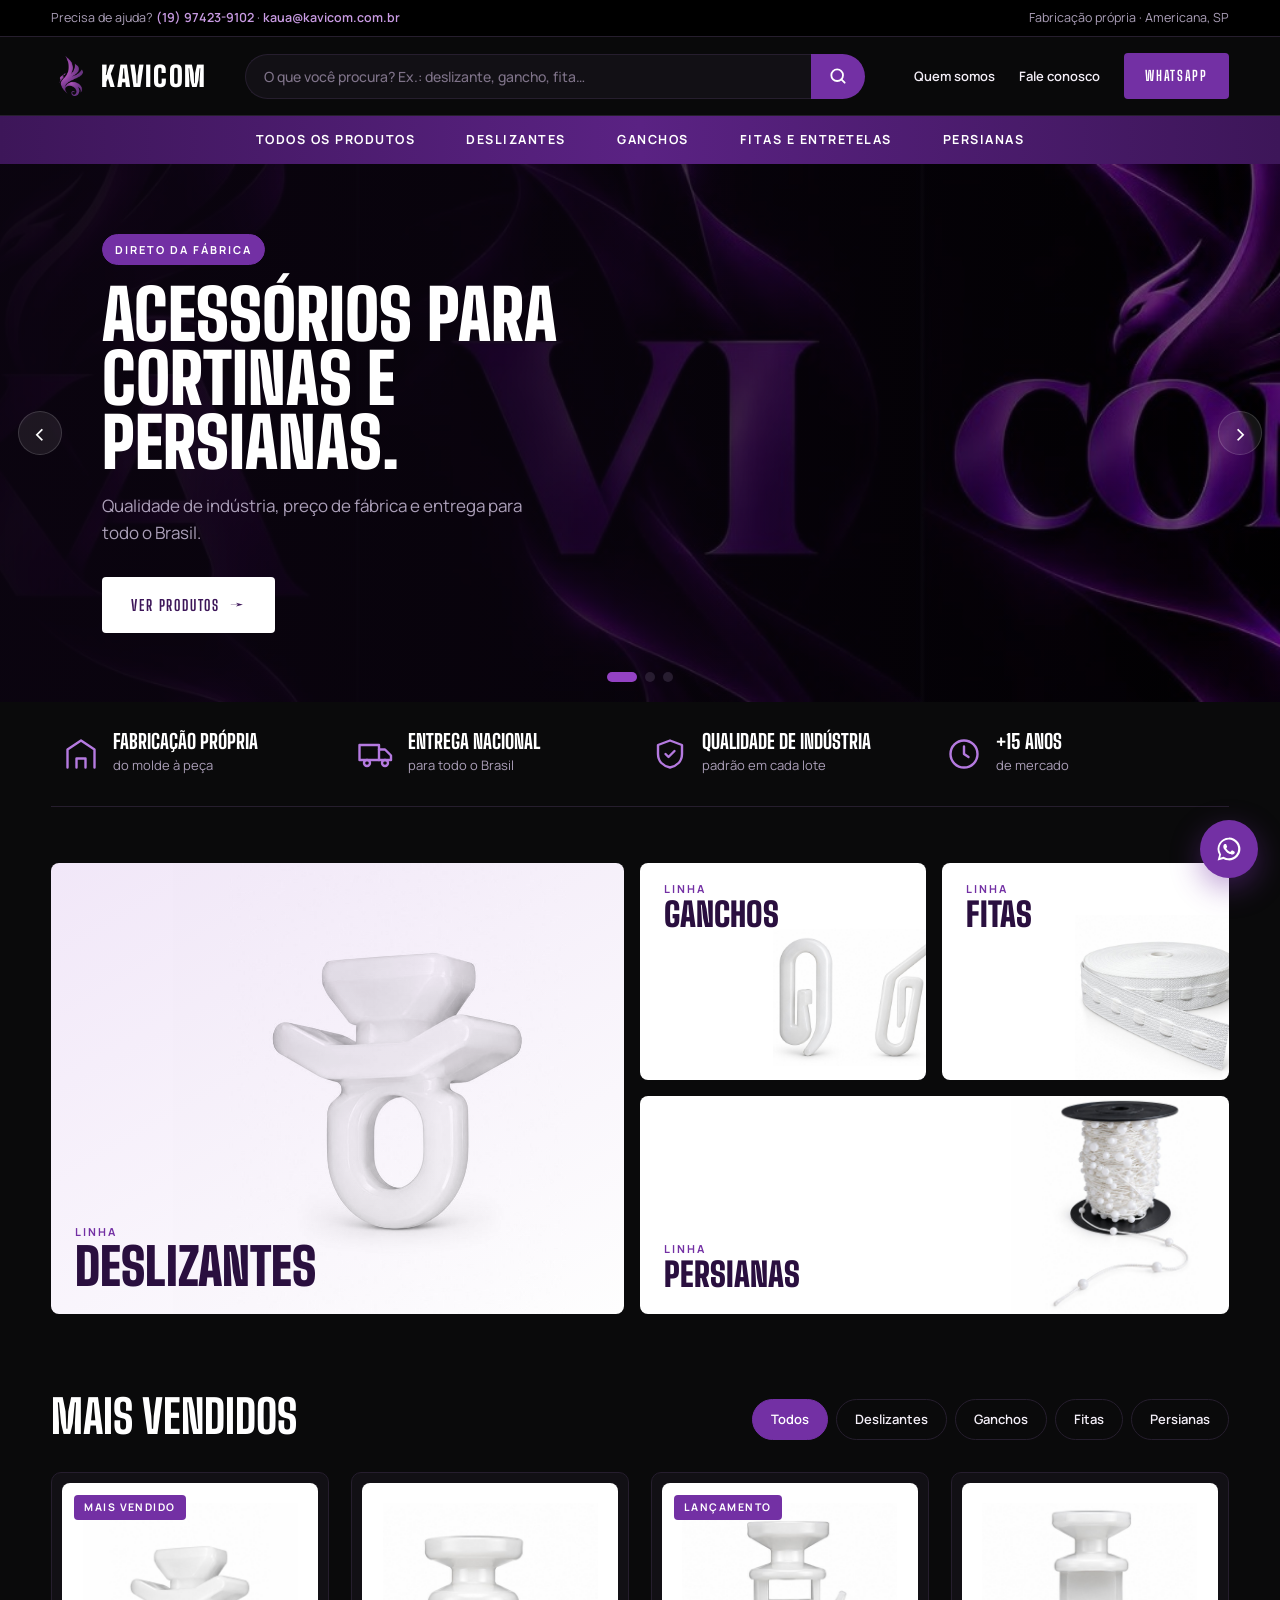
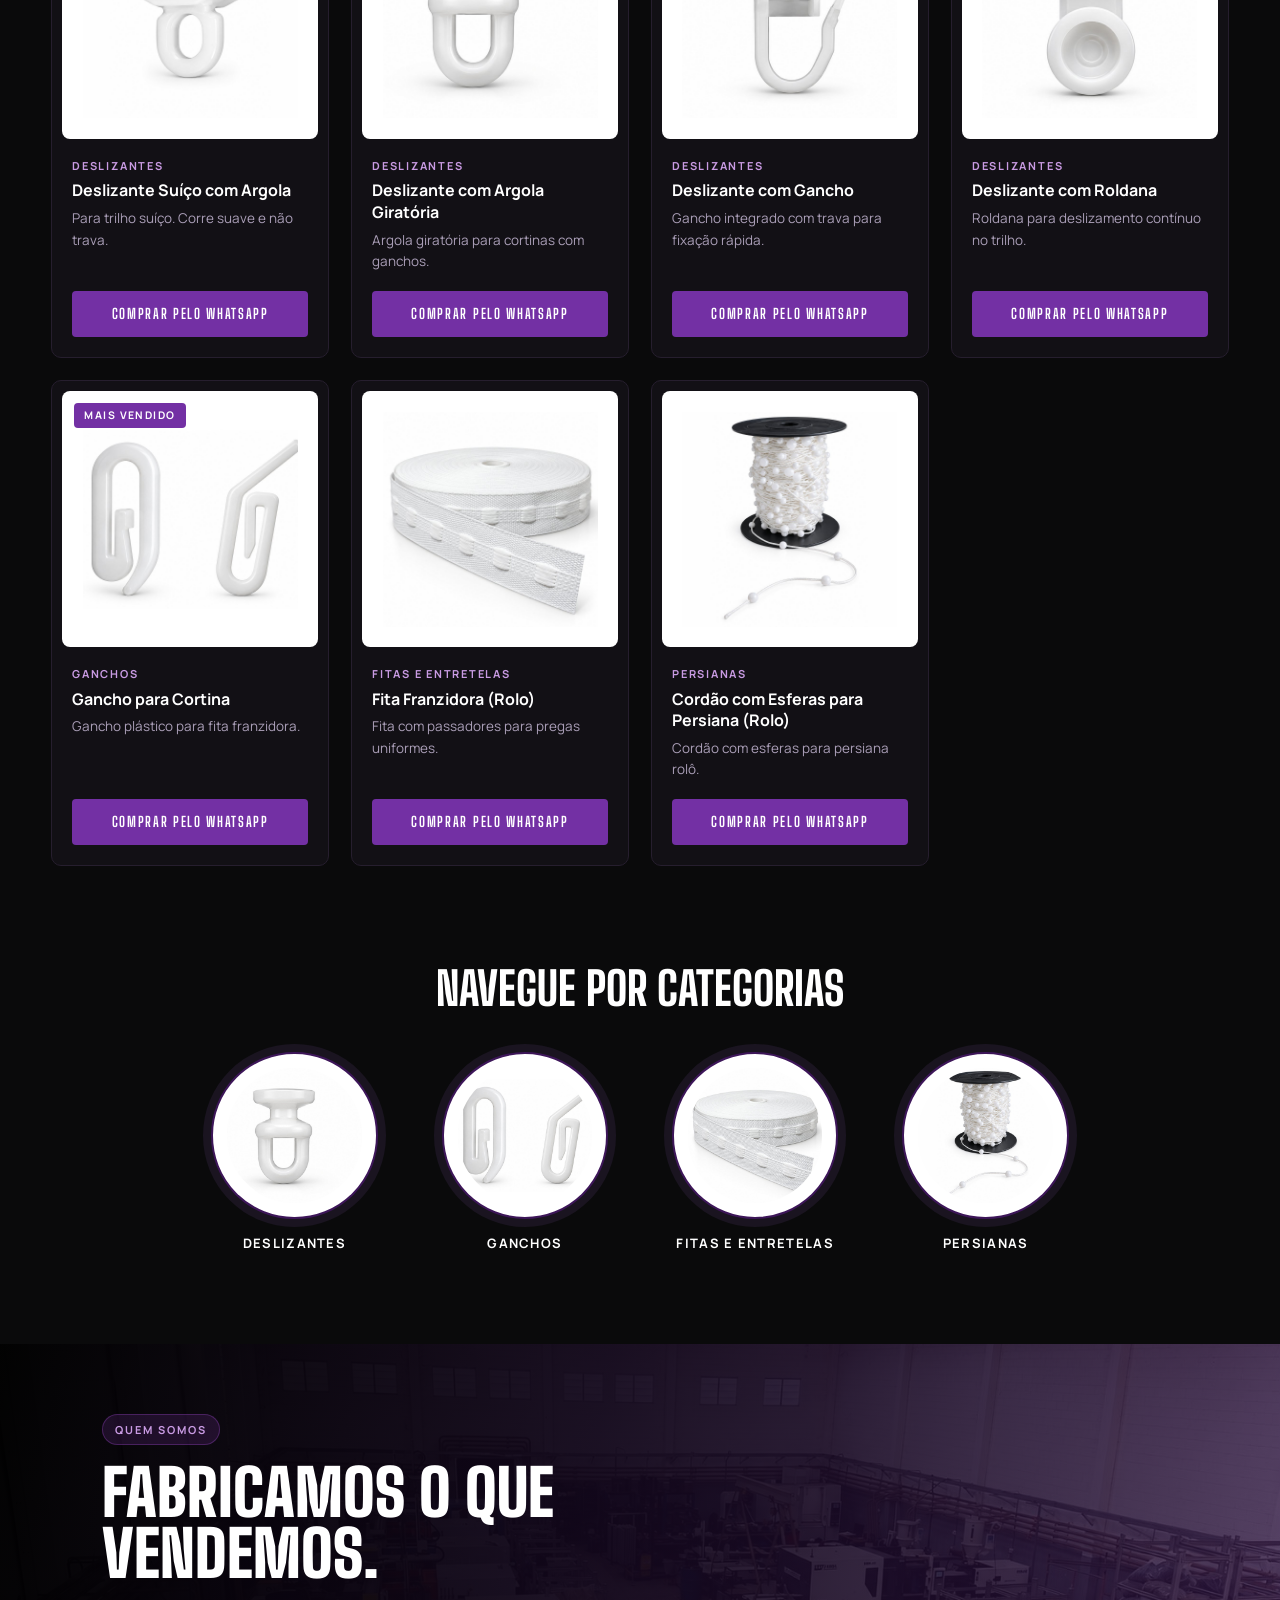
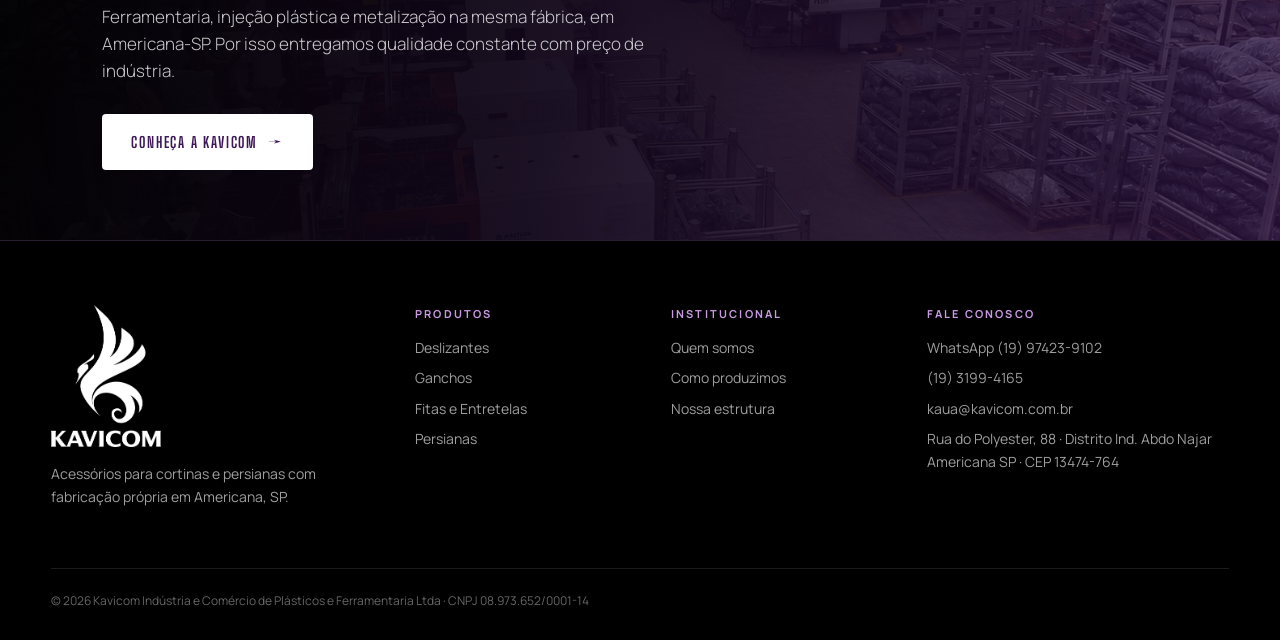
==== preto.html @ d4d3bdb7 "Teste de tema preto (preto.html e sobre-preto.html) Fundo preto com textos em branco e roxo, via ass" ====
<!doctype html>
<html lang="pt-BR">
<head>
  <meta charset="utf-8">
  <meta name="viewport" content="width=device-width, initial-scale=1">
  <title>Kavicom — Acessórios para Cortinas e Persianas</title>
  <meta name="description" content="Deslizantes, ganchos, fitas franzidoras e cordões para persiana direto da fábrica. Kavicom, Americana-SP.">
  <link rel="icon" type="image/png" href="assets/img/icone.png">
  <link rel="preconnect" href="https://fonts.googleapis.com">
  <link rel="preconnect" href="https://fonts.gstatic.com" crossorigin>
  <link href="https://fonts.googleapis.com/css2?family=Big+Shoulders+Display:wght@500;700;800;900&family=Manrope:wght@300;400;500;600;700&display=swap" rel="stylesheet">
  <link rel="stylesheet" href="assets/css/loja.css">
  <link rel="stylesheet" href="assets/css/tema-preto.css">
  <meta name="robots" content="noindex">
</head>
<body>

  <!-- BARRA DE AJUDA -->
  <div class="topbar">
    <span>Precisa de ajuda? <a href="https://wa.me/5519974239102" target="_blank" rel="noopener">(19) 97423-9102</a> · <a href="mailto:kaua@kavicom.com.br">kaua@kavicom.com.br</a></span>
    <span class="topbar-right">Fabricação própria · Americana, SP</span>
  </div>

  <!-- CABEÇALHO -->
  <header class="header" id="header">
    <a href="preto.html" class="logo" aria-label="Kavicom — início">
      <img src="assets/img/icone.png" alt="" width="40" height="40">
      <span>KAVICOM</span>
    </a>

    <form class="search" id="search" role="search">
      <input type="search" id="searchInput" placeholder="O que você procura? Ex.: deslizante, gancho, fita…" aria-label="Buscar produtos">
      <button type="submit" aria-label="Buscar">
        <svg viewBox="0 0 24 24" aria-hidden="true"><circle cx="11" cy="11" r="7"/><path d="m20 20-4-4"/></svg>
      </button>
    </form>

    <nav class="header-links">
      <a href="sobre-preto.html">Quem somos</a>
      <a href="#contato">Fale conosco</a>
      <a href="https://wa.me/5519974239102" target="_blank" rel="noopener" class="btn btn-solid">WhatsApp</a>
    </nav>

    <button class="menu-toggle" id="menuToggle" aria-label="Abrir menu" aria-expanded="false"><span></span><span></span><span></span></button>
  </header>

  <!-- MENU DE CATEGORIAS -->
  <nav class="catbar" id="catbar">
    <a href="#produtos" data-cat="todos">Todos os produtos</a>
    <a href="#produtos" data-cat="deslizantes">Deslizantes</a>
    <a href="#produtos" data-cat="ganchos">Ganchos</a>
    <a href="#produtos" data-cat="fitas">Fitas e Entretelas</a>
    <a href="#produtos" data-cat="persianas">Persianas</a>
    <a href="sobre-preto.html" class="catbar-mobile">Quem somos</a>
    <a href="#contato" class="catbar-mobile">Fale conosco</a>
  </nav>

  <!-- BANNER ROTATIVO -->
  <section class="banner" aria-label="Destaques">
    <div class="slides" id="slides">
      <article class="slide slide-dark is-active">
        <img src="assets/img/kavicom-arte.jpg" alt="" class="slide-bg">
        <div class="slide-text">
          <span class="tag">Direto da fábrica</span>
          <h1>Acessórios para<br>cortinas e persianas.</h1>
          <p>Qualidade de indústria, preço de fábrica e entrega para todo o Brasil.</p>
          <a href="#produtos" class="btn btn-light btn-lg">Ver produtos <b>→</b></a>
        </div>
      </article>
      <article class="slide slide-light">
        <div class="slide-text">
          <span class="tag">Linha deslizantes</span>
          <h2>Deslizantes que<br>correm sem travar.</h2>
          <p>Modelos com argola, gancho e roldana para trilhos de cortina.</p>
          <a href="#produtos" class="btn btn-solid btn-lg" data-cat-link="deslizantes">Conhecer a linha <b>→</b></a>
        </div>
        <img src="assets/img/produtos/linha-deslizantes.jpg" alt="Linha de deslizantes Kavicom" class="slide-img slide-img-wide">
      </article>
      <article class="slide slide-light">
        <div class="slide-text">
          <span class="tag">Fitas e entretelas</span>
          <h2>Fita franzidora<br>em rolo.</h2>
          <p>Acabamento uniforme para cortinas de prega e franzido.</p>
          <a href="#produtos" class="btn btn-solid btn-lg" data-cat-link="fitas">Ver fitas <b>→</b></a>
        </div>
        <img src="assets/img/produtos/fita-franzidora.jpg" alt="Fita franzidora em rolo" class="slide-img">
      </article>
    </div>
    <button class="slide-nav prev" id="prev" aria-label="Anterior">‹</button>
    <button class="slide-nav next" id="next" aria-label="Próximo">›</button>
    <div class="dots" id="dots"></div>
  </section>

  <!-- VANTAGENS -->
  <section class="perks">
    <div class="perk">
      <svg viewBox="0 0 24 24" aria-hidden="true"><path d="M3 21V9l9-6 9 6v12"/><path d="M9 21v-6h6v6"/></svg>
      <div><strong>Fabricação própria</strong><span>do molde à peça</span></div>
    </div>
    <div class="perk">
      <svg viewBox="0 0 24 24" aria-hidden="true"><path d="M1 6h13v10H1z"/><path d="M14 9h4l4 4v3h-8"/><circle cx="6" cy="18" r="2"/><circle cx="18" cy="18" r="2"/></svg>
      <div><strong>Entrega nacional</strong><span>para todo o Brasil</span></div>
    </div>
    <div class="perk">
      <svg viewBox="0 0 24 24" aria-hidden="true"><path d="M12 3 4 6v6c0 5 3.5 8 8 9 4.5-1 8-4 8-9V6z"/><path d="m9 12 2 2 4-4"/></svg>
      <div><strong>Qualidade de indústria</strong><span>padrão em cada lote</span></div>
    </div>
    <div class="perk">
      <svg viewBox="0 0 24 24" aria-hidden="true"><circle cx="12" cy="12" r="9"/><path d="M12 7v5l3 2"/></svg>
      <div><strong>+15 anos</strong><span>de mercado</span></div>
    </div>
  </section>

  <!-- MOSAICO DE CATEGORIAS -->
  <section class="mosaic" aria-label="Categorias em destaque">
    <a href="#produtos" class="tile tile-big" data-cat-link="deslizantes">
      <img src="assets/img/produtos/deslizante-suico-argola.jpg" alt="" loading="lazy">
      <span><small>Linha</small>Deslizantes</span>
    </a>
    <a href="#produtos" class="tile" data-cat-link="ganchos">
      <img src="assets/img/produtos/gancho-cortina.jpg" alt="" loading="lazy">
      <span><small>Linha</small>Ganchos</span>
    </a>
    <a href="#produtos" class="tile" data-cat-link="fitas">
      <img src="assets/img/produtos/fita-franzidora.jpg" alt="" loading="lazy">
      <span><small>Linha</small>Fitas</span>
    </a>
    <a href="#produtos" class="tile tile-wide" data-cat-link="persianas">
      <img src="assets/img/produtos/cordao-esferas.jpg" alt="" loading="lazy">
      <span><small>Linha</small>Persianas</span>
    </a>
  </section>

  <!-- VITRINE -->
  <section class="shop" id="produtos">
    <div class="shop-head">
      <h2 class="section-title" id="shopTitle">Mais vendidos</h2>
      <div class="filters" id="filters">
        <button data-cat="todos" class="is-active">Todos</button>
        <button data-cat="deslizantes">Deslizantes</button>
        <button data-cat="ganchos">Ganchos</button>
        <button data-cat="fitas">Fitas</button>
        <button data-cat="persianas">Persianas</button>
      </div>
    </div>
    <div class="grid" id="grid"></div>
    <p class="empty" id="empty" hidden>Nenhum produto encontrado. <button id="clearSearch">Ver todos</button></p>
  </section>

  <!-- CATEGORIAS EM CÍRCULO -->
  <section class="cats">
    <h2 class="section-title">Navegue por categorias</h2>
    <div class="cats-row">
      <a href="#produtos" data-cat-link="deslizantes"><img src="assets/img/produtos/deslizante-argola-giratoria.jpg" alt="" loading="lazy"><span>Deslizantes</span></a>
      <a href="#produtos" data-cat-link="ganchos"><img src="assets/img/produtos/gancho-cortina.jpg" alt="" loading="lazy"><span>Ganchos</span></a>
      <a href="#produtos" data-cat-link="fitas"><img src="assets/img/produtos/fita-franzidora.jpg" alt="" loading="lazy"><span>Fitas e Entretelas</span></a>
      <a href="#produtos" data-cat-link="persianas"><img src="assets/img/produtos/cordao-esferas.jpg" alt="" loading="lazy"><span>Persianas</span></a>
    </div>
  </section>

  <!-- CHAMADA QUEM SOMOS -->
  <section class="about-cta">
    <img src="assets/img/setor-injecao.jpg" alt="Setor de injeção da Kavicom" loading="lazy">
    <div>
      <span class="tag tag-light">Quem somos</span>
      <h2>Fabricamos o que vendemos.</h2>
      <p>Ferramentaria, injeção plástica e metalização na mesma fábrica, em Americana-SP. Por isso entregamos qualidade constante com preço de indústria.</p>
      <a href="sobre-preto.html" class="btn btn-light btn-lg">Conheça a Kavicom <b>→</b></a>
    </div>
  </section>

  <!-- RODAPÉ -->
  <footer class="footer" id="contato">
    <div class="footer-brand">
      <img src="assets/img/logo-kavicom-branco.png" alt="Kavicom" width="110">
      <p>Acessórios para cortinas e persianas com fabricação própria em Americana, SP.</p>
    </div>
    <div>
      <h4>Produtos</h4>
      <a href="#produtos" data-cat-link="deslizantes">Deslizantes</a>
      <a href="#produtos" data-cat-link="ganchos">Ganchos</a>
      <a href="#produtos" data-cat-link="fitas">Fitas e Entretelas</a>
      <a href="#produtos" data-cat-link="persianas">Persianas</a>
    </div>
    <div>
      <h4>Institucional</h4>
      <a href="sobre-preto.html">Quem somos</a>
      <a href="sobre-preto.html#processos">Como produzimos</a>
      <a href="sobre-preto.html#estrutura">Nossa estrutura</a>
    </div>
    <div>
      <h4>Fale conosco</h4>
      <a href="https://wa.me/5519974239102" target="_blank" rel="noopener">WhatsApp (19) 97423-9102</a>
      <a href="tel:+551931994165">(19) 3199-4165</a>
      <a href="mailto:kaua@kavicom.com.br">kaua@kavicom.com.br</a>
      <p>Rua do Polyester, 88 · Distrito Ind. Abdo Najar<br>Americana SP · CEP 13474-764</p>
    </div>
    <div class="footer-bottom">
      © <span id="ano">2026</span> Kavicom Indústria e Comércio de Plásticos e Ferramentaria Ltda · CNPJ 08.973.652/0001-14
    </div>
  </footer>

  <a href="https://wa.me/5519974239102" class="wa-float" target="_blank" rel="noopener" aria-label="Falar no WhatsApp">
    <svg viewBox="0 0 32 32" aria-hidden="true"><path d="M16 3a13 13 0 0 0-11.2 19.6L3 29l6.6-1.7A13 13 0 1 0 16 3zm0 23.7c-2 0-4-.6-5.7-1.6l-.4-.2-3.9 1 1-3.8-.3-.4A10.7 10.7 0 1 1 16 26.7zm5.9-8c-.3-.2-1.9-1-2.2-1-.3-.1-.5-.2-.7.1l-1 1.3c-.2.2-.4.2-.7.1-.3-.2-1.4-.5-2.6-1.6-1-.9-1.6-1.9-1.8-2.2-.2-.3 0-.5.1-.6l.5-.6.3-.5c.1-.2 0-.4 0-.6l-1-2.4c-.3-.6-.5-.5-.7-.5h-.6c-.2 0-.6.1-.9.4-.3.3-1.1 1.1-1.1 2.7s1.2 3.1 1.3 3.3c.2.2 2.3 3.5 5.5 4.9 2.7 1.1 3.2.9 3.8.8.6-.1 1.9-.8 2.2-1.5.3-.7.3-1.4.2-1.5-.1-.2-.3-.3-.6-.4z"/></svg>
  </a>

  <script src="assets/js/produtos.js"></script>
  <script src="assets/js/loja.js"></script>
</body>
</html>
---- assets/css/loja.css ----
/* ─── KAVICOM · LOJA · paleta roxo + branco ─── */
:root {
  --roxo-950: #1c0a2b;
  --roxo-900: #2a0f3f;
  --roxo-800: #3d1659;
  --roxo-700: #5a2283;
  --roxo-600: #7330a4;
  --roxo-500: #9442c4;
  --roxo-300: #c99be3;
  --roxo-100: #efe4f7;
  --roxo-50:  #f8f3fc;
  --branco:   #ffffff;
  --tinta:    #1e1527;
  --cinza:    #6b6275;
  --borda:    #e6dcef;

  --font-head: 'Big Shoulders Display', 'Arial Narrow', sans-serif;
  --font-body: 'Manrope', 'Segoe UI', sans-serif;

  --pad-x: clamp(16px, 4vw, 64px);
  --max: 1320px;
  --ease: cubic-bezier(.2, .7, .2, 1);
}

*, *::before, *::after { box-sizing: border-box; margin: 0; padding: 0; }
html { scroll-behavior: smooth; scroll-padding-top: 90px; }
body {
  font-family: var(--font-body);
  color: var(--tinta);
  background: var(--branco);
  line-height: 1.6;
  overflow-x: hidden;
  -webkit-font-smoothing: antialiased;
}
img { display: block; max-width: 100%; }
a { color: inherit; text-decoration: none; }
button { font: inherit; cursor: pointer; }
[hidden] { display: none !important; }
::selection { background: var(--roxo-500); color: #fff; }

/* ─── BOTÕES ─── */
.btn {
  display: inline-flex; align-items: center; justify-content: center; gap: 10px;
  font-family: var(--font-head); font-weight: 700; font-size: 14px;
  letter-spacing: .12em; text-transform: uppercase;
  padding: 11px 20px;
  border: 1.5px solid transparent; border-radius: 4px;
  transition: background .25s, color .25s, transform .25s var(--ease);
}
.btn b { font-weight: 400; transition: transform .25s var(--ease); }
.btn:hover b { transform: translateX(4px); }
.btn-lg { padding: 15px 28px; font-size: 15px; }
.btn-full { width: 100%; }
.btn-solid { background: var(--roxo-600); color: #fff; }
.btn-solid:hover { background: var(--roxo-700); }
.btn-light { background: #fff; color: var(--roxo-800); }
.btn-light:hover { background: var(--roxo-100); }

.tag {
  display: inline-block;
  padding: 6px 12px; margin-bottom: 18px;
  font-size: 11px; font-weight: 700; letter-spacing: .18em; text-transform: uppercase;
  color: var(--roxo-700); background: var(--roxo-100);
  border-radius: 999px;
}
.tag-light { color: #fff; background: rgba(255,255,255,.14); }

.section-title {
  font-family: var(--font-head); font-weight: 800;
  font-size: clamp(32px, 3.6vw, 48px); line-height: 1;
  text-transform: uppercase; color: var(--roxo-900);
}

/* ─── BARRA DE AJUDA ─── */
.topbar {
  display: flex; justify-content: space-between; gap: 16px;
  padding: 8px var(--pad-x);
  background: var(--roxo-900); color: var(--roxo-100);
  font-size: 12.5px;
}
.topbar a { color: #fff; font-weight: 600; }
.topbar a:hover { color: var(--roxo-300); }

/* ─── CABEÇALHO ─── */
.header {
  position: sticky; top: 0; z-index: 100;
  display: flex; align-items: center; gap: clamp(16px, 3vw, 48px);
  padding: 16px var(--pad-x);
  background: #fff;
  border-bottom: 1px solid var(--borda);
  transition: box-shadow .3s;
}
.header.scrolled { box-shadow: 0 8px 30px rgba(42,15,63,.08); }
.logo { display: flex; align-items: center; gap: 10px; flex-shrink: 0; }
.logo img { width: 40px; height: 40px; }
.logo span { font-family: var(--font-head); font-weight: 900; font-size: 28px; letter-spacing: .06em; color: var(--roxo-800); }

.search { flex: 1; display: flex; max-width: 620px; }
.search input {
  flex: 1; min-width: 0;
  padding: 12px 18px;
  font: 500 14px var(--font-body); color: var(--tinta);
  background: var(--roxo-50);
  border: 1.5px solid var(--borda); border-right: 0;
  border-radius: 999px 0 0 999px;
  outline: none; transition: border-color .2s, background .2s;
}
.search input:focus { border-color: var(--roxo-500); background: #fff; }
.search button {
  display: grid; place-items: center;
  width: 54px;
  background: var(--roxo-600); border: 0;
  border-radius: 0 999px 999px 0;
  transition: background .2s;
}
.search button:hover { background: var(--roxo-700); }
.search svg { width: 20px; fill: none; stroke: #fff; stroke-width: 2.2; stroke-linecap: round; }

.header-links { display: flex; align-items: center; gap: 24px; margin-left: auto; flex-shrink: 0; }
.header-links > a:not(.btn) { font-size: 13px; font-weight: 600; color: var(--tinta); }
.header-links > a:not(.btn):hover { color: var(--roxo-600); }
.menu-toggle { display: none; }

/* ─── MENU DE CATEGORIAS ─── */
.catbar {
  display: flex; justify-content: center; gap: clamp(16px, 4vw, 56px);
  padding: 0 var(--pad-x);
  background: var(--roxo-700);
}
.catbar a {
  position: relative;
  padding: 14px 0;
  font-size: 12.5px; font-weight: 700; letter-spacing: .12em; text-transform: uppercase;
  color: #fff;
}
.catbar a::after {
  content: ''; position: absolute; left: 0; right: 0; bottom: 0;
  height: 3px; background: var(--roxo-300);
  transform: scaleX(0); transition: transform .3s var(--ease);
}
.catbar a:hover::after { transform: scaleX(1); }
.catbar-mobile { display: none; }

/* ─── BANNER ─── */
.banner { position: relative; overflow: hidden; background: var(--roxo-50); }
.slides { position: relative; height: clamp(420px, 42vw, 560px); }
.slide {
  position: absolute; inset: 0;
  display: grid; grid-template-columns: 1fr 1fr; align-items: center; gap: 40px;
  padding: 0 clamp(24px, 8vw, 140px);
  opacity: 0; visibility: hidden;
  transition: opacity .8s var(--ease), visibility .8s;
}
.slide.is-active { opacity: 1; visibility: visible; }
.slide-dark { background: #0b0410; color: #fff; grid-template-columns: 1fr; }
.slide-bg {
  position: absolute; inset: 0; width: 100%; height: 100%;
  object-fit: cover; object-position: center;
  opacity: .55;
}
.slide-dark::before {
  content: ''; position: absolute; inset: 0; z-index: 1;
  background: linear-gradient(90deg, rgba(11,4,16,.95) 0%, rgba(11,4,16,.7) 45%, rgba(11,4,16,.1) 100%);
}
.slide-light { background: linear-gradient(120deg, var(--roxo-50) 0%, #fff 60%); }
.slide-text { position: relative; z-index: 2; max-width: 540px; }
.slide-dark .tag { color: #fff; background: var(--roxo-600); }
.slide h1, .slide h2 {
  font-family: var(--font-head); font-weight: 900;
  font-size: clamp(42px, 5.4vw, 80px); line-height: .92;
  text-transform: uppercase;
}
.slide-light h2 { color: var(--roxo-900); }
.slide p { margin: 18px 0 30px; font-size: 17px; max-width: 420px; color: var(--cinza); }
.slide-dark p { color: rgba(255,255,255,.75); }
.slide-img { justify-self: center; max-height: 82%; width: auto; mix-blend-mode: multiply; }
.slide-img-wide { width: 100%; max-height: none; }
.slide.is-active .slide-text > * { animation: rise .8s var(--ease) both; }
.slide.is-active .slide-text > :nth-child(2) { animation-delay: .08s; }
.slide.is-active .slide-text > :nth-child(3) { animation-delay: .16s; }
.slide.is-active .slide-text > :nth-child(4) { animation-delay: .24s; }
@keyframes rise { from { opacity: 0; transform: translateY(20px); } to { opacity: 1; transform: none; } }

.slide-nav {
  position: absolute; top: 50%; z-index: 5; transform: translateY(-50%);
  width: 44px; height: 44px; border-radius: 50%;
  border: 0; background: rgba(255,255,255,.9); color: var(--roxo-800);
  font-size: 26px; line-height: 1;
  box-shadow: 0 6px 20px rgba(42,15,63,.15);
  transition: background .2s, color .2s;
}
.slide-nav:hover { background: var(--roxo-600); color: #fff; }
.prev { left: 18px; } .next { right: 18px; }
.dots { position: absolute; left: 50%; bottom: 20px; z-index: 5; display: flex; gap: 8px; transform: translateX(-50%); }
.dots button { width: 10px; height: 10px; border-radius: 999px; border: 0; background: var(--roxo-300); opacity: .6; transition: width .3s, opacity .3s, background .3s; }
.dots button.is-active { width: 30px; opacity: 1; background: var(--roxo-600); }

/* ─── VANTAGENS ─── */
.perks {
  display: grid; grid-template-columns: repeat(4, 1fr);
  max-width: var(--max); margin: 0 auto;
  padding: 0 var(--pad-x);
}
.perk {
  display: flex; align-items: center; gap: 14px;
  padding: 28px 12px;
  border-bottom: 1px solid var(--borda);
}
.perk svg { width: 36px; flex-shrink: 0; fill: none; stroke: var(--roxo-600); stroke-width: 1.6; stroke-linecap: round; stroke-linejoin: round; }
.perk strong { display: block; font-family: var(--font-head); font-size: 20px; font-weight: 800; text-transform: uppercase; color: var(--roxo-900); line-height: 1.1; }
.perk span { font-size: 13px; color: var(--cinza); }

/* ─── MOSAICO ─── */
.mosaic {
  display: grid; grid-template-columns: 2fr 1fr 1fr; grid-template-rows: repeat(2, clamp(180px, 17vw, 240px));
  gap: 16px;
  max-width: var(--max); margin: 56px auto 0;
  padding: 0 var(--pad-x);
}
.tile {
  position: relative; overflow: hidden;
  border-radius: 8px;
  background: var(--roxo-50);
}
.tile img {
  position: absolute; right: 0; bottom: 0;
  height: 100%; width: auto; max-width: none;
  mix-blend-mode: multiply;
  transition: transform .7s var(--ease);
}
.tile:hover img { transform: scale(1.06); }
.tile span {
  position: absolute; left: 24px; bottom: 22px; z-index: 1;
  font-family: var(--font-head); font-weight: 900; font-size: clamp(26px, 2.6vw, 38px);
  text-transform: uppercase; line-height: 1; color: var(--roxo-900);
}
.tile small { display: block; margin-bottom: 4px; font-family: var(--font-body); font-size: 11px; font-weight: 700; letter-spacing: .18em; color: var(--roxo-600); }
.tile-big { grid-row: span 2; background: linear-gradient(150deg, var(--roxo-100), var(--roxo-50)); }
.tile-big span { font-size: clamp(36px, 4vw, 60px); }
.tile-wide { grid-column: span 2; }
.tile:not(.tile-big):not(.tile-wide) img { height: 76%; right: -4%; }
.tile:not(.tile-big):not(.tile-wide) span { top: 20px; bottom: auto; }

/* ─── VITRINE ─── */
.shop { max-width: var(--max); margin: 0 auto; padding: 80px var(--pad-x) 40px; }
.shop-head { display: flex; flex-wrap: wrap; align-items: end; justify-content: space-between; gap: 20px; margin-bottom: 32px; }
.filters { display: flex; flex-wrap: wrap; gap: 8px; }
.filters button {
  padding: 9px 18px;
  font-size: 13px; font-weight: 600;
  color: var(--roxo-800); background: #fff;
  border: 1.5px solid var(--borda); border-radius: 999px;
  transition: all .2s;
}
.filters button:hover { border-color: var(--roxo-300); }
.filters button.is-active { background: var(--roxo-600); border-color: var(--roxo-600); color: #fff; }

.grid { display: grid; grid-template-columns: repeat(auto-fill, minmax(240px, 1fr)); gap: 22px; }
.card {
  display: flex; flex-direction: column;
  background: #fff;
  border: 1px solid var(--borda); border-radius: 10px;
  overflow: hidden;
  transition: box-shadow .35s var(--ease), transform .35s var(--ease), border-color .35s;
  animation: rise .5s var(--ease) both;
}
.card:hover { transform: translateY(-4px); border-color: var(--roxo-300); box-shadow: 0 20px 40px rgba(42,15,63,.1); }
.card-img { position: relative; aspect-ratio: 1; background: #fefefe; overflow: hidden; }
.card-img img { width: 100%; height: 100%; object-fit: contain; padding: 8%; transition: transform .6s var(--ease); }
.card:hover .card-img img { transform: scale(1.06); }
.card-seal {
  position: absolute; top: 12px; left: 12px; z-index: 1;
  padding: 4px 10px;
  font-size: 10.5px; font-weight: 700; letter-spacing: .14em; text-transform: uppercase;
  color: #fff; background: var(--roxo-600); border-radius: 4px;
}
.card-body { display: flex; flex-direction: column; flex: 1; padding: 18px 20px 20px; border-top: 1px solid var(--borda); }
.card-cat { font-size: 11px; font-weight: 700; letter-spacing: .16em; text-transform: uppercase; color: var(--roxo-500); }
.card h3 { margin-top: 6px; font-size: 16px; font-weight: 700; line-height: 1.35; color: var(--roxo-900); }
.card p { margin: 6px 0 18px; font-size: 13.5px; color: var(--cinza); flex: 1; }
.empty { padding: 40px 0; text-align: center; color: var(--cinza); }
.empty button { margin-left: 6px; border: 0; background: none; color: var(--roxo-600); font-weight: 700; text-decoration: underline; }

/* ─── CATEGORIAS EM CÍRCULO ─── */
.cats { max-width: var(--max); margin: 0 auto; padding: 60px var(--pad-x) 90px; text-align: center; }
.cats-row { display: flex; flex-wrap: wrap; justify-content: center; gap: clamp(24px, 5vw, 72px); margin-top: 40px; }
.cats-row a { display: flex; flex-direction: column; align-items: center; gap: 14px; }
.cats-row img {
  width: clamp(120px, 13vw, 170px); aspect-ratio: 1; object-fit: contain;
  padding: 14px;
  background: #fff;
  border-radius: 50%;
  border: 2px solid var(--roxo-100);
  box-shadow: 0 0 0 8px var(--roxo-50);
  transition: border-color .3s, box-shadow .3s, transform .3s var(--ease);
}
.cats-row a:hover img { border-color: var(--roxo-500); box-shadow: 0 0 0 8px var(--roxo-100); transform: translateY(-4px); }
.cats-row span { font-size: 13px; font-weight: 700; letter-spacing: .1em; text-transform: uppercase; color: var(--roxo-900); }

/* ─── CHAMADA QUEM SOMOS ─── */
.about-cta {
  position: relative; overflow: hidden;
  display: flex; align-items: center;
  min-height: 420px;
  padding: 70px clamp(24px, 8vw, 140px);
  background: var(--roxo-900); color: #fff;
}
.about-cta > img { position: absolute; inset: 0; width: 100%; height: 100%; object-fit: cover; opacity: .35; }
.about-cta::before {
  content: ''; position: absolute; inset: 0; z-index: 1;
  background: linear-gradient(100deg, rgba(42,15,63,.97) 0%, rgba(61,22,89,.85) 45%, rgba(115,48,164,.35) 100%);
}
.about-cta > div { position: relative; z-index: 2; max-width: 560px; }
.about-cta h2 { font-family: var(--font-head); font-weight: 900; font-size: clamp(40px, 5vw, 72px); line-height: .95; text-transform: uppercase; }
.about-cta p { margin: 18px 0 30px; font-size: 17px; font-weight: 300; color: rgba(255,255,255,.78); }

/* ─── RODAPÉ ─── */
.footer {
  display: grid; grid-template-columns: 1.5fr 1fr 1fr 1.4fr; gap: 40px;
  padding: 64px var(--pad-x) 0;
  background: var(--roxo-950); color: rgba(255,255,255,.62);
  font-size: 14px;
}
.footer-brand img { margin-bottom: 16px; }
.footer-brand p { max-width: 300px; }
.footer h4 { margin-bottom: 14px; font-size: 11px; font-weight: 700; letter-spacing: .2em; text-transform: uppercase; color: var(--roxo-300); }
.footer a { display: block; margin-bottom: 8px; transition: color .2s; }
.footer a:hover { color: #fff; }
.footer p { margin-top: 6px; }
.footer-bottom {
  grid-column: 1 / -1;
  padding: 22px 0 30px; margin-top: 20px;
  border-top: 1px solid rgba(255,255,255,.1);
  font-size: 12px; color: rgba(255,255,255,.4);
}

/* ─── WHATSAPP FLUTUANTE ─── */
.wa-float {
  position: fixed; right: 22px; bottom: 22px; z-index: 90;
  width: 58px; height: 58px; border-radius: 50%;
  display: grid; place-items: center;
  background: var(--roxo-600);
  box-shadow: 0 10px 30px rgba(115,48,164,.45);
  transition: transform .3s var(--ease), background .3s;
}
.wa-float:hover { transform: scale(1.08); background: var(--roxo-700); }
.wa-float svg { width: 28px; fill: #fff; }

@media (prefers-reduced-motion: reduce) {
  *, *::before, *::after { animation: none !important; transition: none !important; }
}

/* ─── RESPONSIVO ─── */
@media (max-width: 1080px) {
  .header-links > a:not(.btn) { display: none; }
  .perks { grid-template-columns: repeat(2, 1fr); }
  .footer { grid-template-columns: 1fr 1fr; }
}

@media (max-width: 760px) {
  .topbar-right { display: none; }
  .header { flex-wrap: wrap; row-gap: 12px; padding-block: 12px; }
  .search { order: 3; flex-basis: 100%; max-width: none; }
  .header-links { display: none; }
  .menu-toggle {
    display: flex; flex-direction: column; justify-content: center; align-items: center; gap: 5px;
    width: 42px; height: 42px; margin-left: auto;
    background: none; border: 0;
  }
  .menu-toggle span { width: 24px; height: 2px; background: var(--roxo-800); transition: transform .3s, opacity .3s; }
  .menu-toggle[aria-expanded=true] span:nth-child(1) { transform: translateY(7px) rotate(45deg); }
  .menu-toggle[aria-expanded=true] span:nth-child(2) { opacity: 0; }
  .menu-toggle[aria-expanded=true] span:nth-child(3) { transform: translateY(-7px) rotate(-45deg); }

  .catbar { display: none; flex-direction: column; gap: 0; padding: 0; }
  .catbar.open { display: flex; }
  .catbar a { padding: 15px var(--pad-x); border-top: 1px solid rgba(255,255,255,.12); }
  .catbar a::after { display: none; }
  .catbar-mobile { display: block; }

  .slides { height: 560px; }
  .slide { grid-template-columns: 1fr; grid-template-rows: auto 1fr; align-content: center; gap: 10px; padding: 40px 24px 60px; text-align: left; }
  .slide-img { max-height: 200px; justify-self: start; }
  .slide-img-wide { max-height: none; }
  .slide-nav { display: none; }

  .mosaic { grid-template-columns: 1fr 1fr; grid-template-rows: 220px 160px 160px; margin-top: 32px; gap: 10px; }
  .tile-big { grid-column: span 2; grid-row: auto; }
  .tile-wide { grid-column: span 2; }
  .tile span { left: 16px; bottom: 14px; }

  .shop { padding-top: 56px; }
  .grid { grid-template-columns: 1fr 1fr; gap: 12px; }
  .card-body { padding: 14px; }
  .card h3 { font-size: 14px; }
  .card p { font-size: 12.5px; }
  .card .btn { font-size: 12px; padding: 10px 8px; letter-spacing: .06em; }
}

@media (max-width: 480px) {
  .perks { grid-template-columns: 1fr; }
  .footer { grid-template-columns: 1fr; }
}
---- assets/css/tema-preto.css ----
/* ─── TEMA PRETO (teste) ───
   Carregado depois de loja.css / style.css. Fundo preto, textos em branco e roxo. */
:root {
  color-scheme: dark;
  --preto: #0a0a0b;
  --preto-2: #121015;
  --preto-3: #1a1420;
  --linha: #261e2e;
  --texto: #f4eff8;
  --suave: #ab9fb8;
  --roxo-destaque: #b57ae0;
  --borda: var(--linha);
  --cinza: var(--suave);
}

body { background: var(--preto); color: var(--texto); }
::selection { background: var(--roxo-500); color: #fff; }

/* ═══ LOJA (index) ═══ */
.topbar { background: #000; color: var(--suave); border-bottom: 1px solid var(--linha); }
.topbar a { color: var(--roxo-300); }

.header { background: rgba(10,10,11,.94); backdrop-filter: blur(10px); border-bottom-color: var(--linha); }
.header.scrolled { box-shadow: 0 10px 30px rgba(0,0,0,.6); }
.logo span { color: #fff; }
.header-links > a:not(.btn) { color: var(--texto); }
.header-links > a:not(.btn):hover { color: var(--roxo-300); }
.menu-toggle span { background: #fff; }

.search input { background: var(--preto-2); border-color: var(--linha); color: #fff; }
.search input::placeholder { color: #7f7389; }
.search input:focus { background: var(--preto-3); border-color: var(--roxo-500); }

.catbar { background: linear-gradient(90deg, var(--roxo-800), var(--roxo-700), var(--roxo-800)); }

.banner { background: var(--preto); }
.slide-dark { background: #000; }
.slide-light { background: radial-gradient(ellipse at 75% 50%, rgba(115,48,164,.28), transparent 60%), var(--preto); }
.slide-light h2 { color: #fff; }
.slide p { color: var(--suave); }
.slide-img { mix-blend-mode: normal; border-radius: 18px; box-shadow: 0 30px 80px rgba(115,48,164,.25); }
.tag { color: var(--roxo-300); background: rgba(148,66,196,.16); border: 1px solid rgba(148,66,196,.35); }
.slide-dark .tag { color: #fff; background: var(--roxo-600); border-color: var(--roxo-600); }
.slide-nav { background: rgba(255,255,255,.08); color: #fff; border: 1px solid rgba(255,255,255,.15); box-shadow: none; }
.dots button { background: #3a2e44; }
.dots button.is-active { background: var(--roxo-500); }

.perk { border-bottom-color: var(--linha); }
.perk svg { stroke: var(--roxo-destaque); }
.perk strong { color: #fff; }

.tile { background: #fff; }
.tile-big { background: linear-gradient(150deg, #f1e7f8, #fff); }
.tile span { color: var(--roxo-900); }

.section-title { color: #fff; }
.filters button { background: transparent; border-color: var(--linha); color: var(--texto); }
.filters button:hover { border-color: var(--roxo-500); }
.filters button.is-active { background: var(--roxo-600); border-color: var(--roxo-600); color: #fff; }

.card { background: var(--preto-2); border-color: var(--linha); }
.card:hover { border-color: var(--roxo-600); box-shadow: 0 20px 50px rgba(115,48,164,.22); }
.card-img { background: #fff; margin: 10px 10px 0; border-radius: 8px; }
.card-body { border-top: 0; }
.card-cat { color: var(--roxo-300); }
.card h3 { color: #fff; }

.cats-row img { background: #fff; border-color: var(--roxo-800); box-shadow: 0 0 0 8px var(--preto-3); }
.cats-row a:hover img { border-color: var(--roxo-500); box-shadow: 0 0 0 8px rgba(115,48,164,.3); }
.cats-row span { color: #fff; }

.about-cta { background: #000; }
.about-cta::before { background: linear-gradient(100deg, rgba(0,0,0,.96) 0%, rgba(20,8,30,.85) 45%, rgba(115,48,164,.3) 100%); }

.footer { background: #000; border-top: 1px solid var(--linha); }
.empty button { color: var(--roxo-300); }

/* ═══ QUEM SOMOS (sobre) ═══ */
h2 { color: #fff; }
h2 em { color: var(--roxo-destaque); }
.eyebrow { color: var(--roxo-destaque); }

.nav { background: rgba(10,10,11,.94); border-bottom-color: var(--linha); }
.nav.scrolled { box-shadow: 0 10px 30px rgba(0,0,0,.6); }
.nav-logo span { color: #fff; }
.nav-links a { color: var(--texto); }
.nav-links a:hover { color: var(--roxo-300); }
.nav-toggle span { background: #fff; }

.hero { background: #000; }
.hero-shade {
  background:
    linear-gradient(105deg, rgba(0,0,0,.96) 0%, rgba(8,3,12,.88) 30%, rgba(40,12,60,.5) 58%, rgba(115,48,164,.15) 85%),
    linear-gradient(to top, rgba(0,0,0,.95) 0%, transparent 40%);
}

.numbers { border-bottom-color: var(--linha); }
.number { border-color: var(--linha) !important; }
.number strong { color: var(--roxo-destaque); }
.number small { color: var(--roxo-300); }
.number h3 { color: #fff; }

.about-media::before { background: var(--preto-3); border-color: var(--linha); }
.pills li { background: var(--preto-2); border-color: var(--linha); color: var(--roxo-300); }

.process { background: #050406; border-top: 1px solid var(--linha); border-bottom: 1px solid var(--linha); }
.steps { background: var(--linha); }
.step { background: #050406; }
.step:hover { background: var(--preto-3); }
.step-visual-pattern { background: repeating-linear-gradient(45deg, rgba(201,155,227,.07) 0 1px, transparent 1px 14px), var(--preto-3); }

.gallery figure { background: var(--preto-2); }
.gallery figcaption { background: rgba(0,0,0,.85); color: #fff; }

.solutions { background: var(--preto-2); }
.sol-list, .sol { border-color: var(--linha); }
.sol h3 { color: #fff; }
.sol:hover span { color: var(--roxo-destaque); }

.contact { background: radial-gradient(ellipse at 20% 0%, rgba(115,48,164,.35), transparent 55%), #000; }
.contact-card { background: var(--preto-2); color: var(--texto); border: 1px solid var(--linha); box-shadow: 0 40px 80px rgba(0,0,0,.6); }
.contact-card h3 { color: #fff; }
.btn-outline { border-color: var(--roxo-500); color: var(--roxo-300); }
.btn-outline:hover { background: rgba(148,66,196,.12); }

@media (max-width: 860px) {
  .nav-links { background: var(--preto); border-bottom-color: var(--linha); }
  .nav-links a { border-top-color: var(--linha); }
}
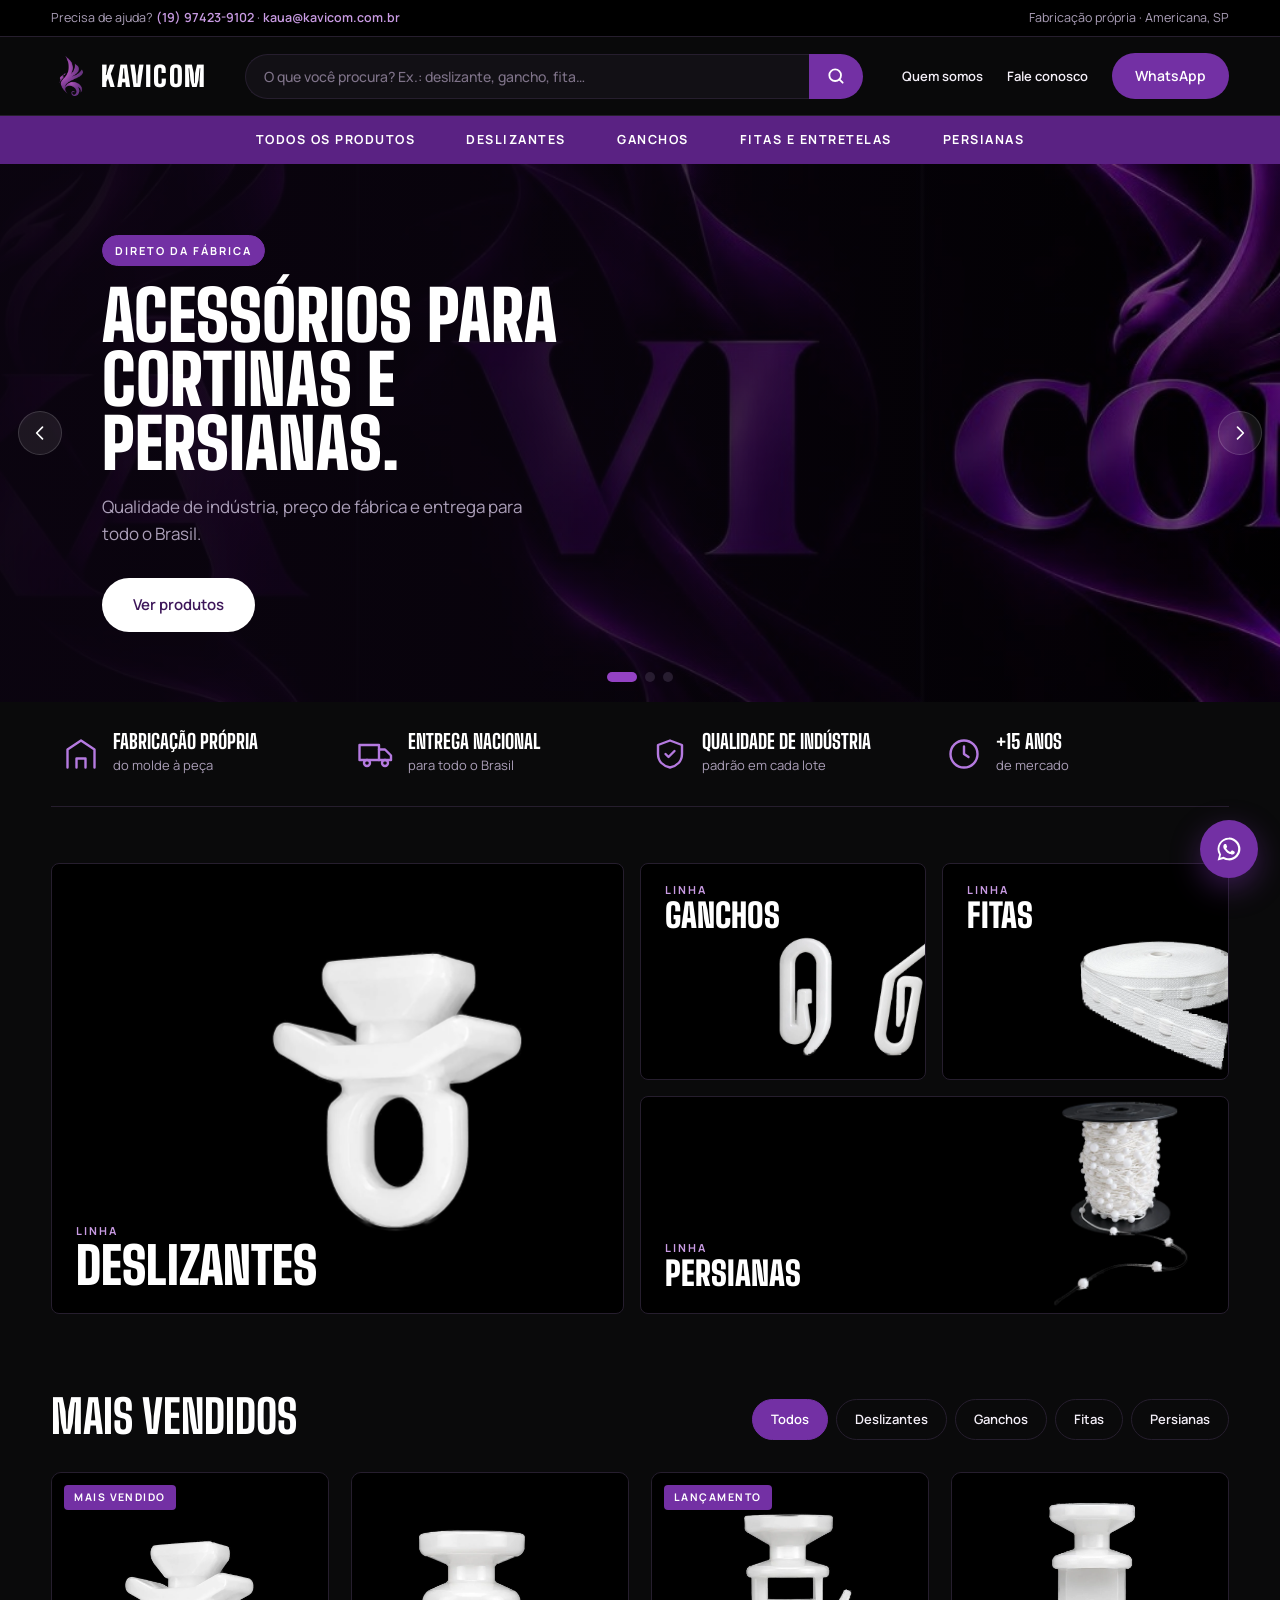
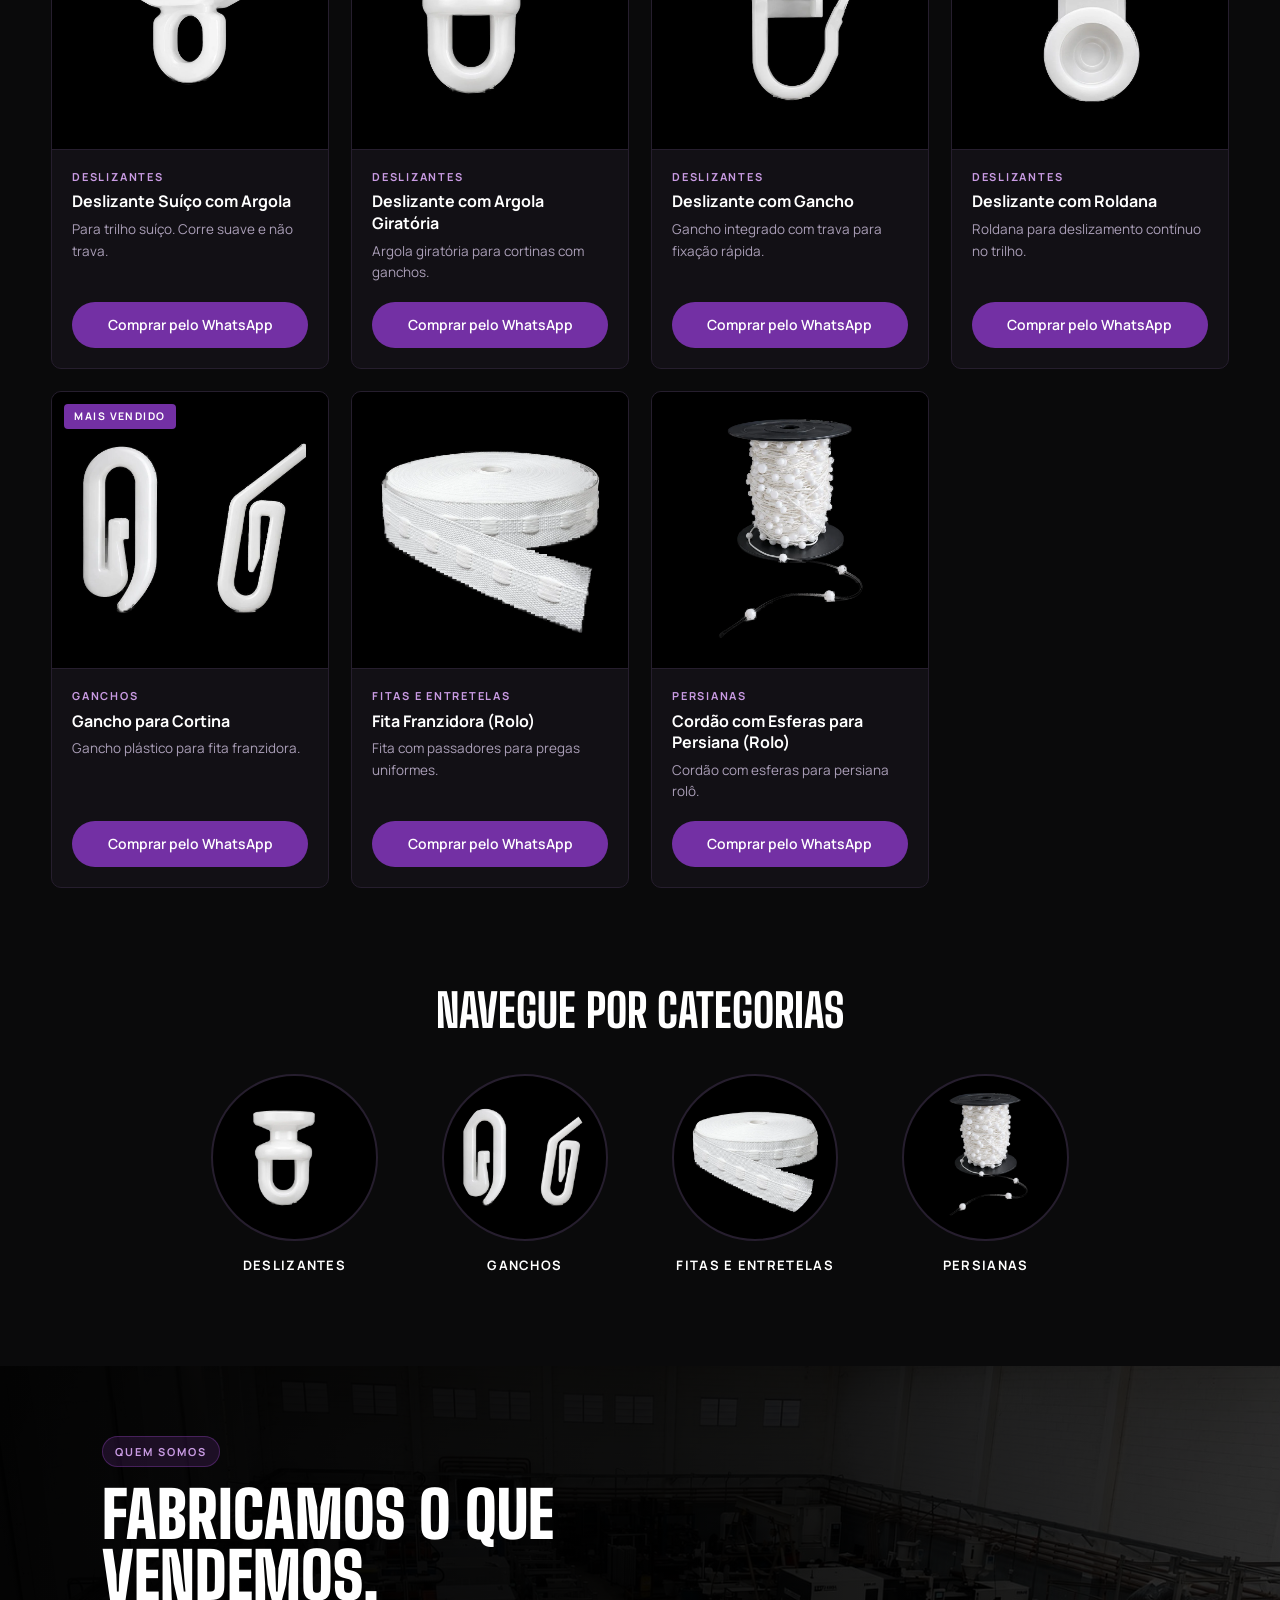
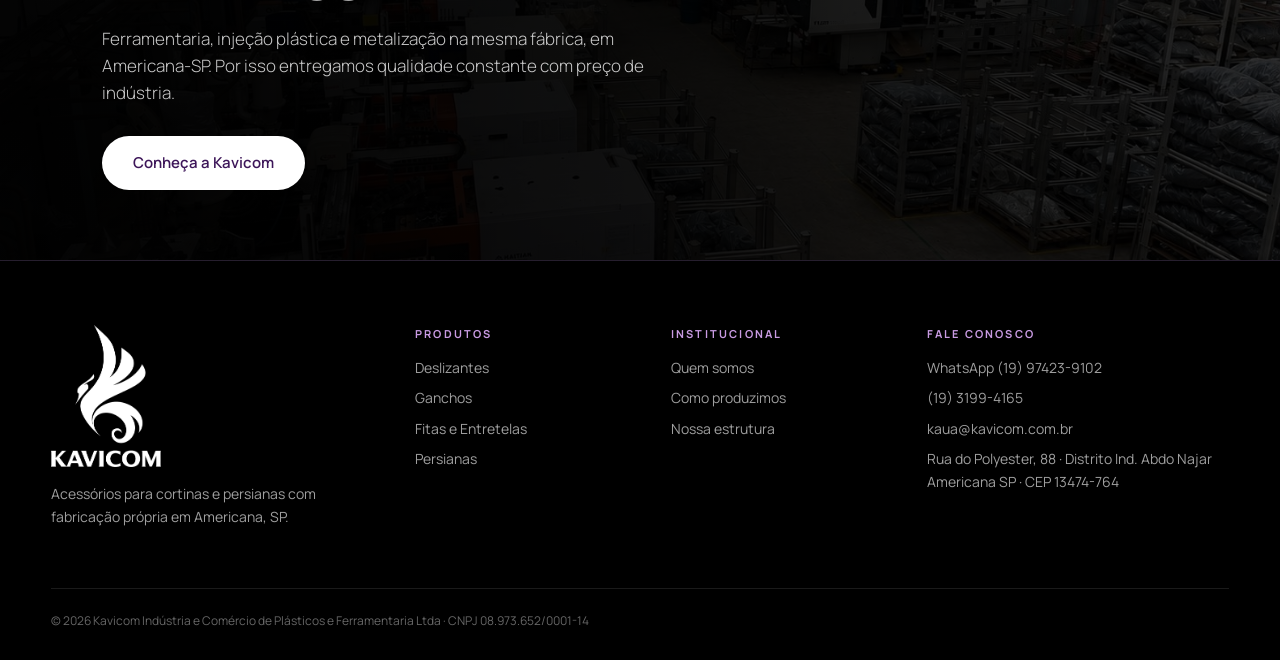
==== commit 60466f79: "Visual mais limpo, botões arredondados e fotos com fundo preto no tema preto - remove setas/símbolos" ====
--- a/preto.html
+++ b/preto.html
@@ -13,7 +13,7 @@
   <link rel="stylesheet" href="assets/css/tema-preto.css">
   <meta name="robots" content="noindex">
 </head>
-<body>
+<body data-tema="preto">
 
   <!-- BARRA DE AJUDA -->
   <div class="topbar">
@@ -64,7 +64,7 @@
           <span class="tag">Direto da fábrica</span>
           <h1>Acessórios para<br>cortinas e persianas.</h1>
           <p>Qualidade de indústria, preço de fábrica e entrega para todo o Brasil.</p>
-          <a href="#produtos" class="btn btn-light btn-lg">Ver produtos <b>→</b></a>
+          <a href="#produtos" class="btn btn-light btn-lg">Ver produtos</a>
         </div>
       </article>
       <article class="slide slide-light">
@@ -72,22 +72,22 @@
           <span class="tag">Linha deslizantes</span>
           <h2>Deslizantes que<br>correm sem travar.</h2>
           <p>Modelos com argola, gancho e roldana para trilhos de cortina.</p>
-          <a href="#produtos" class="btn btn-solid btn-lg" data-cat-link="deslizantes">Conhecer a linha <b>→</b></a>
+          <a href="#produtos" class="btn btn-solid btn-lg" data-cat-link="deslizantes">Conhecer a linha</a>
         </div>
-        <img src="assets/img/produtos/linha-deslizantes.jpg" alt="Linha de deslizantes Kavicom" class="slide-img slide-img-wide">
+        <img src="assets/img/produtos-preto/linha-deslizantes.webp" alt="Linha de deslizantes Kavicom" class="slide-img slide-img-wide">
       </article>
       <article class="slide slide-light">
         <div class="slide-text">
           <span class="tag">Fitas e entretelas</span>
           <h2>Fita franzidora<br>em rolo.</h2>
           <p>Acabamento uniforme para cortinas de prega e franzido.</p>
-          <a href="#produtos" class="btn btn-solid btn-lg" data-cat-link="fitas">Ver fitas <b>→</b></a>
+          <a href="#produtos" class="btn btn-solid btn-lg" data-cat-link="fitas">Ver fitas</a>
         </div>
-        <img src="assets/img/produtos/fita-franzidora.jpg" alt="Fita franzidora em rolo" class="slide-img">
+        <img src="assets/img/produtos-preto/fita-franzidora.webp" alt="Fita franzidora em rolo" class="slide-img">
       </article>
     </div>
-    <button class="slide-nav prev" id="prev" aria-label="Anterior">‹</button>
-    <button class="slide-nav next" id="next" aria-label="Próximo">›</button>
+    <button class="slide-nav prev" id="prev" aria-label="Anterior"><svg viewBox="0 0 24 24" aria-hidden="true"><path d="m15 5-7 7 7 7"/></svg></button>
+    <button class="slide-nav next" id="next" aria-label="Próximo"><svg viewBox="0 0 24 24" aria-hidden="true"><path d="m9 5 7 7-7 7"/></svg></button>
     <div class="dots" id="dots"></div>
   </section>
 
@@ -114,19 +114,19 @@
   <!-- MOSAICO DE CATEGORIAS -->
   <section class="mosaic" aria-label="Categorias em destaque">
     <a href="#produtos" class="tile tile-big" data-cat-link="deslizantes">
-      <img src="assets/img/produtos/deslizante-suico-argola.jpg" alt="" loading="lazy">
+      <img src="assets/img/produtos-preto/deslizante-suico-argola.webp" alt="" loading="lazy">
       <span><small>Linha</small>Deslizantes</span>
     </a>
     <a href="#produtos" class="tile" data-cat-link="ganchos">
-      <img src="assets/img/produtos/gancho-cortina.jpg" alt="" loading="lazy">
+      <img src="assets/img/produtos-preto/gancho-cortina.webp" alt="" loading="lazy">
       <span><small>Linha</small>Ganchos</span>
     </a>
     <a href="#produtos" class="tile" data-cat-link="fitas">
-      <img src="assets/img/produtos/fita-franzidora.jpg" alt="" loading="lazy">
+      <img src="assets/img/produtos-preto/fita-franzidora.webp" alt="" loading="lazy">
       <span><small>Linha</small>Fitas</span>
     </a>
     <a href="#produtos" class="tile tile-wide" data-cat-link="persianas">
-      <img src="assets/img/produtos/cordao-esferas.jpg" alt="" loading="lazy">
+      <img src="assets/img/produtos-preto/cordao-esferas.webp" alt="" loading="lazy">
       <span><small>Linha</small>Persianas</span>
     </a>
   </section>
@@ -151,10 +151,10 @@
   <section class="cats">
     <h2 class="section-title">Navegue por categorias</h2>
     <div class="cats-row">
-      <a href="#produtos" data-cat-link="deslizantes"><img src="assets/img/produtos/deslizante-argola-giratoria.jpg" alt="" loading="lazy"><span>Deslizantes</span></a>
-      <a href="#produtos" data-cat-link="ganchos"><img src="assets/img/produtos/gancho-cortina.jpg" alt="" loading="lazy"><span>Ganchos</span></a>
-      <a href="#produtos" data-cat-link="fitas"><img src="assets/img/produtos/fita-franzidora.jpg" alt="" loading="lazy"><span>Fitas e Entretelas</span></a>
-      <a href="#produtos" data-cat-link="persianas"><img src="assets/img/produtos/cordao-esferas.jpg" alt="" loading="lazy"><span>Persianas</span></a>
+      <a href="#produtos" data-cat-link="deslizantes"><img src="assets/img/produtos-preto/deslizante-argola-giratoria.webp" alt="" loading="lazy"><span>Deslizantes</span></a>
+      <a href="#produtos" data-cat-link="ganchos"><img src="assets/img/produtos-preto/gancho-cortina.webp" alt="" loading="lazy"><span>Ganchos</span></a>
+      <a href="#produtos" data-cat-link="fitas"><img src="assets/img/produtos-preto/fita-franzidora.webp" alt="" loading="lazy"><span>Fitas e Entretelas</span></a>
+      <a href="#produtos" data-cat-link="persianas"><img src="assets/img/produtos-preto/cordao-esferas.webp" alt="" loading="lazy"><span>Persianas</span></a>
     </div>
   </section>
 
@@ -165,7 +165,7 @@
       <span class="tag tag-light">Quem somos</span>
       <h2>Fabricamos o que vendemos.</h2>
       <p>Ferramentaria, injeção plástica e metalização na mesma fábrica, em Americana-SP. Por isso entregamos qualidade constante com preço de indústria.</p>
-      <a href="sobre-preto.html" class="btn btn-light btn-lg">Conheça a Kavicom <b>→</b></a>
+      <a href="sobre-preto.html" class="btn btn-light btn-lg">Conheça a Kavicom</a>
     </div>
   </section>
 
--- a/assets/css/loja.css
+++ b/assets/css/loja.css
@@ -41,15 +41,12 @@
 /* ─── BOTÕES ─── */
 .btn {
   display: inline-flex; align-items: center; justify-content: center; gap: 10px;
-  font-family: var(--font-head); font-weight: 700; font-size: 14px;
-  letter-spacing: .12em; text-transform: uppercase;
-  padding: 11px 20px;
-  border: 1.5px solid transparent; border-radius: 4px;
+  font-family: var(--font-body); font-weight: 600; font-size: 14px;
+  padding: 11px 22px;
+  border: 1.5px solid transparent; border-radius: 999px;
   transition: background .25s, color .25s, transform .25s var(--ease);
 }
-.btn b { font-weight: 400; transition: transform .25s var(--ease); }
-.btn:hover b { transform: translateX(4px); }
-.btn-lg { padding: 15px 28px; font-size: 15px; }
+.btn-lg { padding: 14px 30px; font-size: 15px; }
 .btn-full { width: 100%; }
 .btn-solid { background: var(--roxo-600); color: #fff; }
 .btn-solid:hover { background: var(--roxo-700); }
@@ -185,11 +182,12 @@
   position: absolute; top: 50%; z-index: 5; transform: translateY(-50%);
   width: 44px; height: 44px; border-radius: 50%;
   border: 0; background: rgba(255,255,255,.9); color: var(--roxo-800);
-  font-size: 26px; line-height: 1;
+  display: grid; place-items: center;
   box-shadow: 0 6px 20px rgba(42,15,63,.15);
   transition: background .2s, color .2s;
 }
 .slide-nav:hover { background: var(--roxo-600); color: #fff; }
+.slide-nav svg { width: 20px; fill: none; stroke: currentColor; stroke-width: 2; stroke-linecap: round; stroke-linejoin: round; }
 .prev { left: 18px; } .next { right: 18px; }
 .dots { position: absolute; left: 50%; bottom: 20px; z-index: 5; display: flex; gap: 8px; transform: translateX(-50%); }
 .dots button { width: 10px; height: 10px; border-radius: 999px; border: 0; background: var(--roxo-300); opacity: .6; transition: width .3s, opacity .3s, background .3s; }
@@ -394,7 +392,7 @@
   .card-body { padding: 14px; }
   .card h3 { font-size: 14px; }
   .card p { font-size: 12.5px; }
-  .card .btn { font-size: 12px; padding: 10px 8px; letter-spacing: .06em; }
+  .card .btn { font-size: 12.5px; padding: 10px 8px; }
 }
 
 @media (max-width: 480px) {
--- a/assets/css/tema-preto.css
+++ b/assets/css/tema-preto.css
@@ -31,17 +31,18 @@
 .search input::placeholder { color: #7f7389; }
 .search input:focus { background: var(--preto-3); border-color: var(--roxo-500); }
 
-.catbar { background: linear-gradient(90deg, var(--roxo-800), var(--roxo-700), var(--roxo-800)); }
+.catbar { background: var(--roxo-700); }
 
 .banner { background: var(--preto); }
 .slide-dark { background: #000; }
-.slide-light { background: radial-gradient(ellipse at 75% 50%, rgba(115,48,164,.28), transparent 60%), var(--preto); }
+.slide-light { background: #000; }
 .slide-light h2 { color: #fff; }
 .slide p { color: var(--suave); }
-.slide-img { mix-blend-mode: normal; border-radius: 18px; box-shadow: 0 30px 80px rgba(115,48,164,.25); }
+.slide-img { mix-blend-mode: normal; }
 .tag { color: var(--roxo-300); background: rgba(148,66,196,.16); border: 1px solid rgba(148,66,196,.35); }
 .slide-dark .tag { color: #fff; background: var(--roxo-600); border-color: var(--roxo-600); }
 .slide-nav { background: rgba(255,255,255,.08); color: #fff; border: 1px solid rgba(255,255,255,.15); box-shadow: none; }
+.slide-nav:hover { background: var(--roxo-600); }
 .dots button { background: #3a2e44; }
 .dots button.is-active { background: var(--roxo-500); }
 
@@ -49,9 +50,11 @@
 .perk svg { stroke: var(--roxo-destaque); }
 .perk strong { color: #fff; }
 
-.tile { background: #fff; }
-.tile-big { background: linear-gradient(150deg, #f1e7f8, #fff); }
-.tile span { color: var(--roxo-900); }
+.tile, .tile-big { background: #000; border: 1px solid var(--linha); }
+.tile img { mix-blend-mode: normal; }
+.tile:hover { border-color: var(--roxo-600); }
+.tile span { color: #fff; }
+.tile small { color: var(--roxo-300); }
 
 .section-title { color: #fff; }
 .filters button { background: transparent; border-color: var(--linha); color: var(--texto); }
@@ -59,18 +62,18 @@
 .filters button.is-active { background: var(--roxo-600); border-color: var(--roxo-600); color: #fff; }
 
 .card { background: var(--preto-2); border-color: var(--linha); }
-.card:hover { border-color: var(--roxo-600); box-shadow: 0 20px 50px rgba(115,48,164,.22); }
-.card-img { background: #fff; margin: 10px 10px 0; border-radius: 8px; }
-.card-body { border-top: 0; }
+.card:hover { border-color: var(--roxo-600); box-shadow: none; }
+.card-img { background: #000; }
+.card-body { border-top: 1px solid var(--linha); }
 .card-cat { color: var(--roxo-300); }
 .card h3 { color: #fff; }
 
-.cats-row img { background: #fff; border-color: var(--roxo-800); box-shadow: 0 0 0 8px var(--preto-3); }
-.cats-row a:hover img { border-color: var(--roxo-500); box-shadow: 0 0 0 8px rgba(115,48,164,.3); }
+.cats-row img { background: #000; border-color: var(--linha); box-shadow: none; }
+.cats-row a:hover img { border-color: var(--roxo-500); box-shadow: none; }
 .cats-row span { color: #fff; }
 
 .about-cta { background: #000; }
-.about-cta::before { background: linear-gradient(100deg, rgba(0,0,0,.96) 0%, rgba(20,8,30,.85) 45%, rgba(115,48,164,.3) 100%); }
+.about-cta::before { background: linear-gradient(90deg, rgba(0,0,0,.95) 0%, rgba(0,0,0,.8) 50%, rgba(0,0,0,.4) 100%); }
 
 .footer { background: #000; border-top: 1px solid var(--linha); }
 .empty button { color: var(--roxo-300); }
@@ -90,7 +93,7 @@
 .hero { background: #000; }
 .hero-shade {
   background:
-    linear-gradient(105deg, rgba(0,0,0,.96) 0%, rgba(8,3,12,.88) 30%, rgba(40,12,60,.5) 58%, rgba(115,48,164,.15) 85%),
+    linear-gradient(90deg, rgba(0,0,0,.95) 0%, rgba(0,0,0,.82) 35%, rgba(0,0,0,.45) 65%, rgba(0,0,0,.25) 100%),
     linear-gradient(to top, rgba(0,0,0,.95) 0%, transparent 40%);
 }
 
@@ -115,10 +118,10 @@
 .solutions { background: var(--preto-2); }
 .sol-list, .sol { border-color: var(--linha); }
 .sol h3 { color: #fff; }
-.sol:hover span { color: var(--roxo-destaque); }
+.sol:hover h3 { color: var(--roxo-destaque); }
 
-.contact { background: radial-gradient(ellipse at 20% 0%, rgba(115,48,164,.35), transparent 55%), #000; }
-.contact-card { background: var(--preto-2); color: var(--texto); border: 1px solid var(--linha); box-shadow: 0 40px 80px rgba(0,0,0,.6); }
+.contact { background: #000; border-top: 1px solid var(--linha); }
+.contact-card { background: var(--preto-2); color: var(--texto); border: 1px solid var(--linha); border-radius: 12px; box-shadow: none; }
 .contact-card h3 { color: #fff; }
 .btn-outline { border-color: var(--roxo-500); color: var(--roxo-300); }
 .btn-outline:hover { background: rgba(148,66,196,.12); }
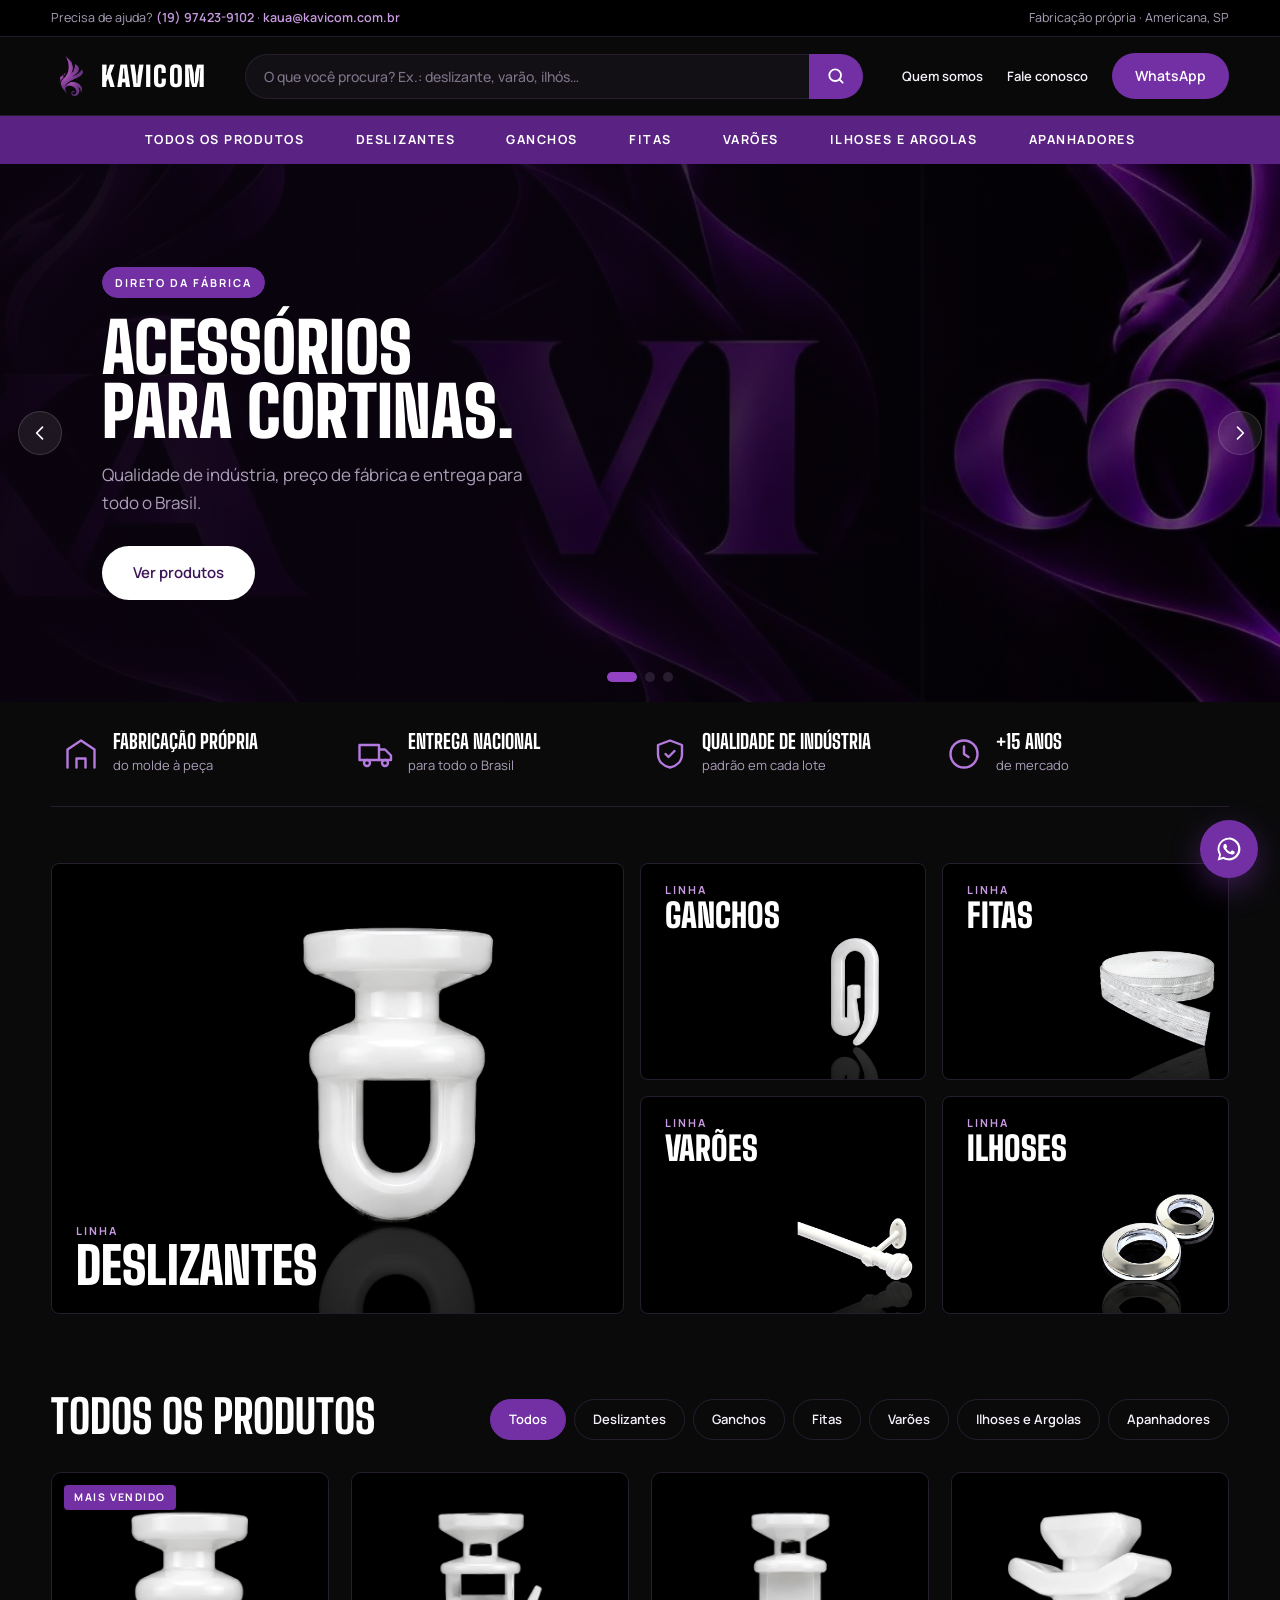
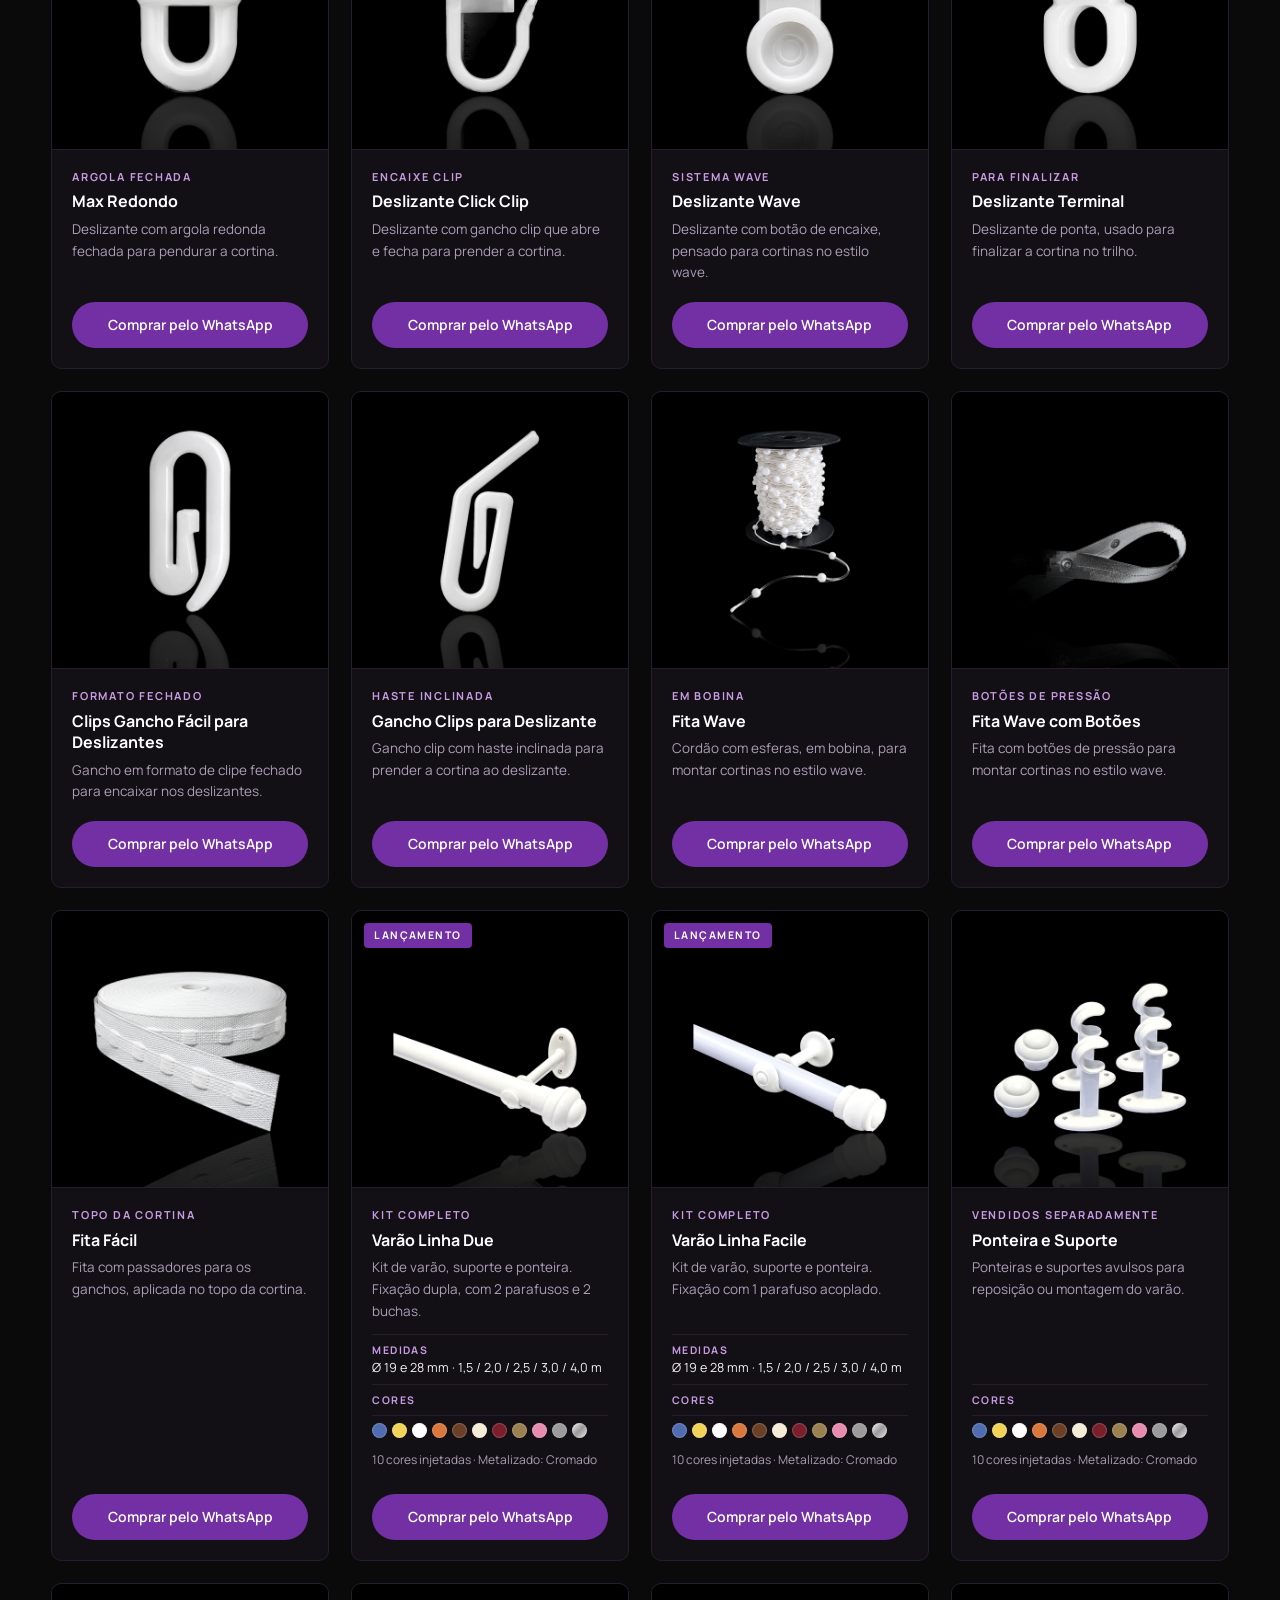
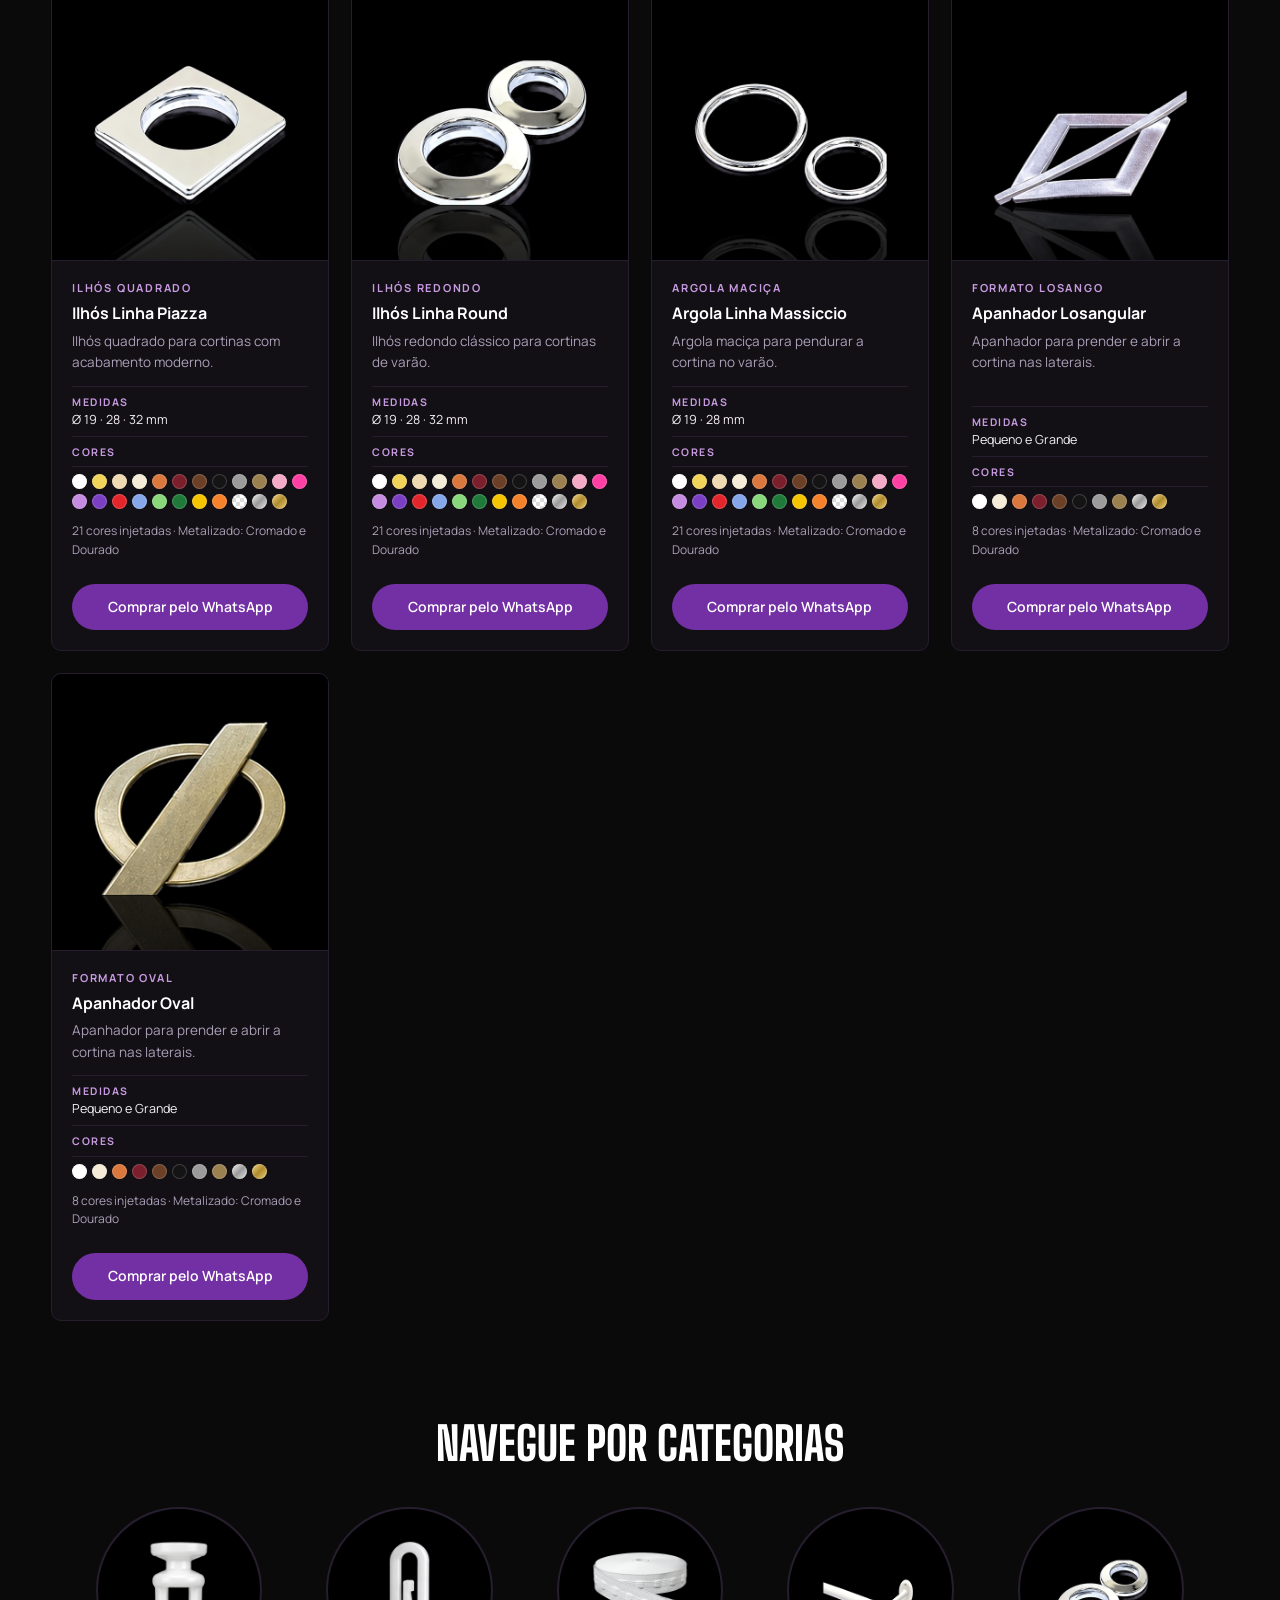
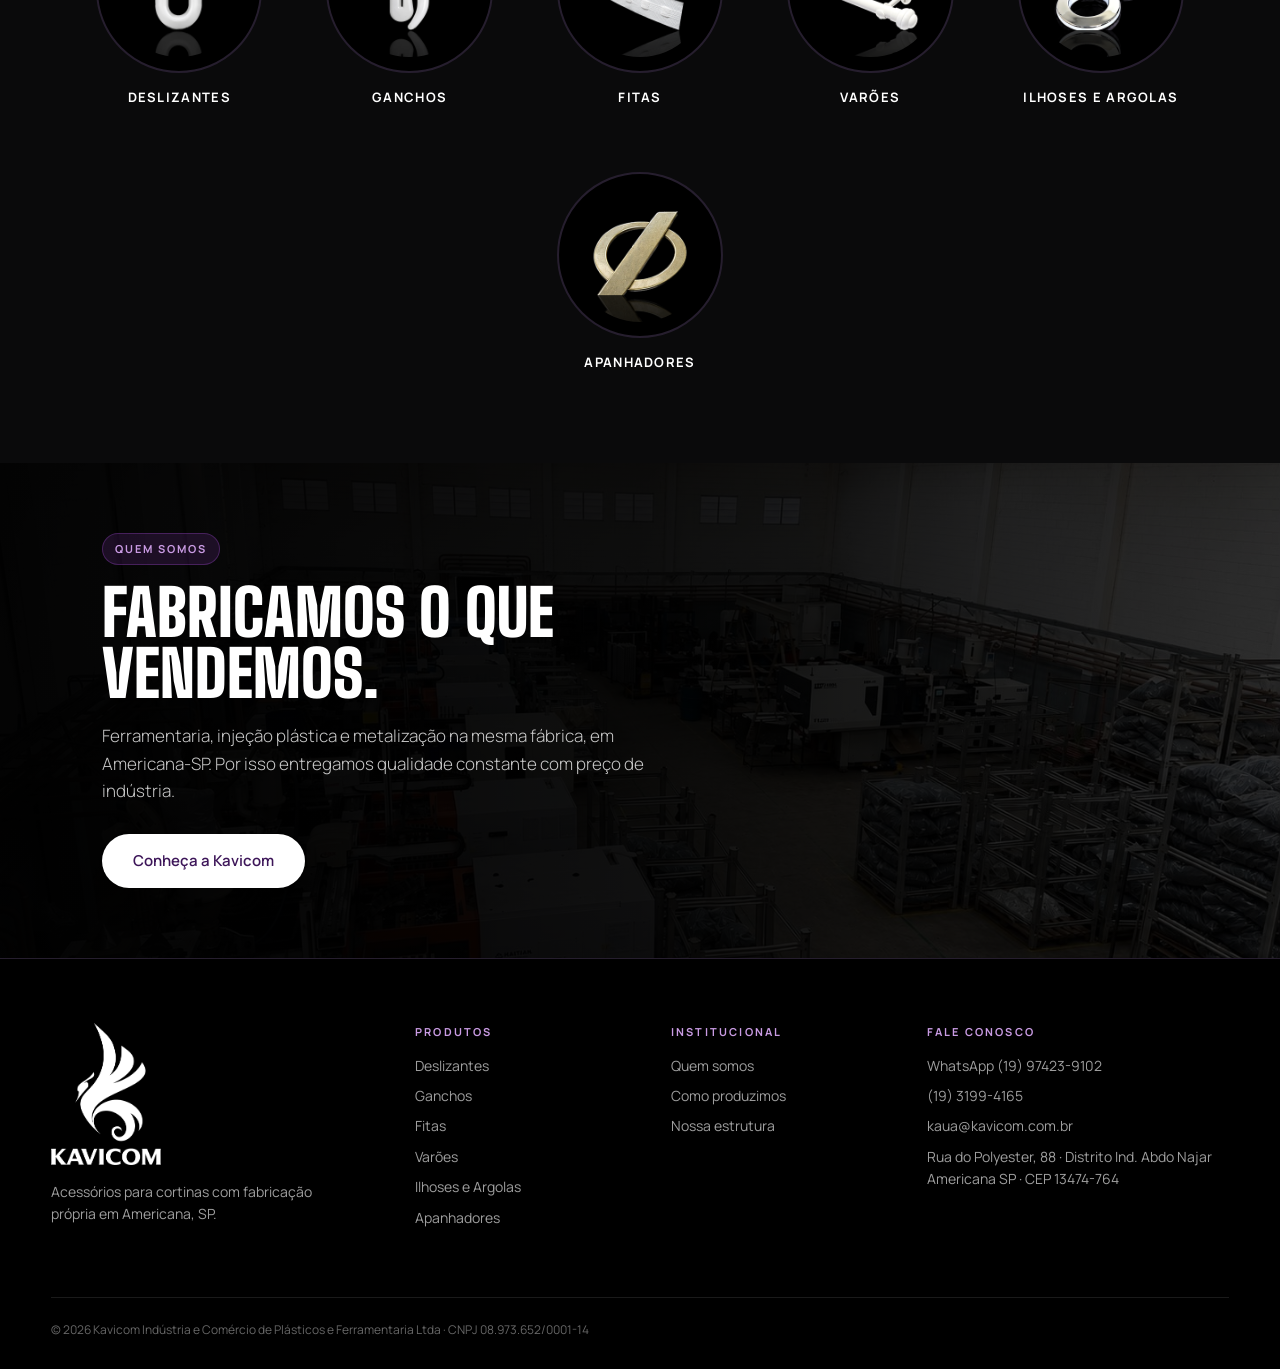
==== commit df4fda39: "Catálogo completo na vitrine: 17 produtos em 6 linhas Deslizantes, ganchos, fitas, varões, ilhoses/a" ====
--- a/preto.html
+++ b/preto.html
@@ -3,8 +3,8 @@
 <head>
   <meta charset="utf-8">
   <meta name="viewport" content="width=device-width, initial-scale=1">
-  <title>Kavicom — Acessórios para Cortinas e Persianas</title>
-  <meta name="description" content="Deslizantes, ganchos, fitas franzidoras e cordões para persiana direto da fábrica. Kavicom, Americana-SP.">
+  <title>Kavicom — Acessórios para Cortinas</title>
+  <meta name="description" content="Deslizantes, ganchos, fitas, varões, ilhoses e apanhadores para cortinas direto da fábrica. Kavicom, Americana-SP.">
   <link rel="icon" type="image/png" href="assets/img/icone.png">
   <link rel="preconnect" href="https://fonts.googleapis.com">
   <link rel="preconnect" href="https://fonts.gstatic.com" crossorigin>
@@ -29,7 +29,7 @@
     </a>
 
     <form class="search" id="search" role="search">
-      <input type="search" id="searchInput" placeholder="O que você procura? Ex.: deslizante, gancho, fita…" aria-label="Buscar produtos">
+      <input type="search" id="searchInput" placeholder="O que você procura? Ex.: deslizante, varão, ilhós…" aria-label="Buscar produtos">
       <button type="submit" aria-label="Buscar">
         <svg viewBox="0 0 24 24" aria-hidden="true"><circle cx="11" cy="11" r="7"/><path d="m20 20-4-4"/></svg>
       </button>
@@ -49,8 +49,10 @@
     <a href="#produtos" data-cat="todos">Todos os produtos</a>
     <a href="#produtos" data-cat="deslizantes">Deslizantes</a>
     <a href="#produtos" data-cat="ganchos">Ganchos</a>
-    <a href="#produtos" data-cat="fitas">Fitas e Entretelas</a>
-    <a href="#produtos" data-cat="persianas">Persianas</a>
+    <a href="#produtos" data-cat="fitas">Fitas</a>
+    <a href="#produtos" data-cat="varoes">Varões</a>
+    <a href="#produtos" data-cat="ilhoses">Ilhoses e Argolas</a>
+    <a href="#produtos" data-cat="apanhadores">Apanhadores</a>
     <a href="sobre-preto.html" class="catbar-mobile">Quem somos</a>
     <a href="#contato" class="catbar-mobile">Fale conosco</a>
   </nav>
@@ -62,7 +64,7 @@
         <img src="assets/img/kavicom-arte.jpg" alt="" class="slide-bg">
         <div class="slide-text">
           <span class="tag">Direto da fábrica</span>
-          <h1>Acessórios para<br>cortinas e persianas.</h1>
+          <h1>Acessórios<br>para cortinas.</h1>
           <p>Qualidade de indústria, preço de fábrica e entrega para todo o Brasil.</p>
           <a href="#produtos" class="btn btn-light btn-lg">Ver produtos</a>
         </div>
@@ -71,19 +73,19 @@
         <div class="slide-text">
           <span class="tag">Linha deslizantes</span>
           <h2>Deslizantes que<br>correm sem travar.</h2>
-          <p>Modelos com argola, gancho e roldana para trilhos de cortina.</p>
+          <p>Quatro modelos para correr a cortina no trilho, incluindo o terminal para finalizar.</p>
           <a href="#produtos" class="btn btn-solid btn-lg" data-cat-link="deslizantes">Conhecer a linha</a>
         </div>
         <img src="assets/img/produtos-preto/linha-deslizantes.webp" alt="Linha de deslizantes Kavicom" class="slide-img slide-img-wide">
       </article>
       <article class="slide slide-light">
         <div class="slide-text">
-          <span class="tag">Fitas e entretelas</span>
-          <h2>Fita franzidora<br>em rolo.</h2>
-          <p>Acabamento uniforme para cortinas de prega e franzido.</p>
-          <a href="#produtos" class="btn btn-solid btn-lg" data-cat-link="fitas">Ver fitas</a>
+          <span class="tag">Lançamento</span>
+          <h2>Duas linhas<br>de varões.</h2>
+          <p>Linhas Due e Facile: kit completo de varão, suporte e ponteira em 19 e 28 mm.</p>
+          <a href="#produtos" class="btn btn-solid btn-lg" data-cat-link="varoes">Ver varões</a>
         </div>
-        <img src="assets/img/produtos-preto/fita-franzidora.webp" alt="Fita franzidora em rolo" class="slide-img">
+        <img src="assets/img/produtos-preto/varao-due.webp" alt="Varão Linha Due" class="slide-img">
       </article>
     </div>
     <button class="slide-nav prev" id="prev" aria-label="Anterior"><svg viewBox="0 0 24 24" aria-hidden="true"><path d="m15 5-7 7 7 7"/></svg></button>
@@ -114,33 +116,39 @@
   <!-- MOSAICO DE CATEGORIAS -->
   <section class="mosaic" aria-label="Categorias em destaque">
     <a href="#produtos" class="tile tile-big" data-cat-link="deslizantes">
-      <img src="assets/img/produtos-preto/deslizante-suico-argola.webp" alt="" loading="lazy">
+      <img src="assets/img/produtos-preto/max-redondo.webp" alt="" loading="lazy">
       <span><small>Linha</small>Deslizantes</span>
     </a>
     <a href="#produtos" class="tile" data-cat-link="ganchos">
-      <img src="assets/img/produtos-preto/gancho-cortina.webp" alt="" loading="lazy">
+      <img src="assets/img/produtos-preto/clips-gancho-facil.webp" alt="" loading="lazy">
       <span><small>Linha</small>Ganchos</span>
     </a>
     <a href="#produtos" class="tile" data-cat-link="fitas">
-      <img src="assets/img/produtos-preto/fita-franzidora.webp" alt="" loading="lazy">
+      <img src="assets/img/produtos-preto/fita-facil.webp" alt="" loading="lazy">
       <span><small>Linha</small>Fitas</span>
     </a>
-    <a href="#produtos" class="tile tile-wide" data-cat-link="persianas">
-      <img src="assets/img/produtos-preto/cordao-esferas.webp" alt="" loading="lazy">
-      <span><small>Linha</small>Persianas</span>
+    <a href="#produtos" class="tile" data-cat-link="varoes">
+      <img src="assets/img/produtos-preto/varao-due.webp" alt="" loading="lazy">
+      <span><small>Linha</small>Varões</span>
+    </a>
+    <a href="#produtos" class="tile" data-cat-link="ilhoses">
+      <img src="assets/img/produtos-preto/ilhos-round.webp" alt="" loading="lazy">
+      <span><small>Linha</small>Ilhoses</span>
     </a>
   </section>
 
   <!-- VITRINE -->
   <section class="shop" id="produtos">
     <div class="shop-head">
-      <h2 class="section-title" id="shopTitle">Mais vendidos</h2>
+      <h2 class="section-title" id="shopTitle">Todos os produtos</h2>
       <div class="filters" id="filters">
         <button data-cat="todos" class="is-active">Todos</button>
         <button data-cat="deslizantes">Deslizantes</button>
         <button data-cat="ganchos">Ganchos</button>
         <button data-cat="fitas">Fitas</button>
-        <button data-cat="persianas">Persianas</button>
+        <button data-cat="varoes">Varões</button>
+        <button data-cat="ilhoses">Ilhoses e Argolas</button>
+        <button data-cat="apanhadores">Apanhadores</button>
       </div>
     </div>
     <div class="grid" id="grid"></div>
@@ -151,10 +159,12 @@
   <section class="cats">
     <h2 class="section-title">Navegue por categorias</h2>
     <div class="cats-row">
-      <a href="#produtos" data-cat-link="deslizantes"><img src="assets/img/produtos-preto/deslizante-argola-giratoria.webp" alt="" loading="lazy"><span>Deslizantes</span></a>
-      <a href="#produtos" data-cat-link="ganchos"><img src="assets/img/produtos-preto/gancho-cortina.webp" alt="" loading="lazy"><span>Ganchos</span></a>
-      <a href="#produtos" data-cat-link="fitas"><img src="assets/img/produtos-preto/fita-franzidora.webp" alt="" loading="lazy"><span>Fitas e Entretelas</span></a>
-      <a href="#produtos" data-cat-link="persianas"><img src="assets/img/produtos-preto/cordao-esferas.webp" alt="" loading="lazy"><span>Persianas</span></a>
+      <a href="#produtos" data-cat-link="deslizantes"><img src="assets/img/produtos-preto/max-redondo.webp" alt="" loading="lazy"><span>Deslizantes</span></a>
+      <a href="#produtos" data-cat-link="ganchos"><img src="assets/img/produtos-preto/clips-gancho-facil.webp" alt="" loading="lazy"><span>Ganchos</span></a>
+      <a href="#produtos" data-cat-link="fitas"><img src="assets/img/produtos-preto/fita-facil.webp" alt="" loading="lazy"><span>Fitas</span></a>
+      <a href="#produtos" data-cat-link="varoes"><img src="assets/img/produtos-preto/varao-due.webp" alt="" loading="lazy"><span>Varões</span></a>
+      <a href="#produtos" data-cat-link="ilhoses"><img src="assets/img/produtos-preto/ilhos-round.webp" alt="" loading="lazy"><span>Ilhoses e Argolas</span></a>
+      <a href="#produtos" data-cat-link="apanhadores"><img src="assets/img/produtos-preto/apanhador-oval.webp" alt="" loading="lazy"><span>Apanhadores</span></a>
     </div>
   </section>
 
@@ -173,14 +183,16 @@
   <footer class="footer" id="contato">
     <div class="footer-brand">
       <img src="assets/img/logo-kavicom-branco.png" alt="Kavicom" width="110">
-      <p>Acessórios para cortinas e persianas com fabricação própria em Americana, SP.</p>
+      <p>Acessórios para cortinas com fabricação própria em Americana, SP.</p>
     </div>
     <div>
       <h4>Produtos</h4>
       <a href="#produtos" data-cat-link="deslizantes">Deslizantes</a>
       <a href="#produtos" data-cat-link="ganchos">Ganchos</a>
-      <a href="#produtos" data-cat-link="fitas">Fitas e Entretelas</a>
-      <a href="#produtos" data-cat-link="persianas">Persianas</a>
+      <a href="#produtos" data-cat-link="fitas">Fitas</a>
+      <a href="#produtos" data-cat-link="varoes">Varões</a>
+      <a href="#produtos" data-cat-link="ilhoses">Ilhoses e Argolas</a>
+      <a href="#produtos" data-cat-link="apanhadores">Apanhadores</a>
     </div>
     <div>
       <h4>Institucional</h4>
--- a/assets/css/loja.css
+++ b/assets/css/loja.css
@@ -264,7 +264,7 @@
 }
 .card:hover { transform: translateY(-4px); border-color: var(--roxo-300); box-shadow: 0 20px 40px rgba(42,15,63,.1); }
 .card-img { position: relative; aspect-ratio: 1; background: #fefefe; overflow: hidden; }
-.card-img img { width: 100%; height: 100%; object-fit: contain; padding: 8%; transition: transform .6s var(--ease); }
+.card-img img { width: 100%; height: 100%; object-fit: contain; transition: transform .6s var(--ease); }
 .card:hover .card-img img { transform: scale(1.06); }
 .card-seal {
   position: absolute; top: 12px; left: 12px; z-index: 1;
@@ -276,6 +276,20 @@
 .card-cat { font-size: 11px; font-weight: 700; letter-spacing: .16em; text-transform: uppercase; color: var(--roxo-500); }
 .card h3 { margin-top: 6px; font-size: 16px; font-weight: 700; line-height: 1.35; color: var(--roxo-900); }
 .card p { margin: 6px 0 18px; font-size: 13.5px; color: var(--cinza); flex: 1; }
+.card-specs { margin: -6px 0 18px; font-size: 12.5px; }
+.card-specs div { padding: 7px 0; border-top: 1px solid var(--borda); }
+.card-specs dt { font-size: 10.5px; font-weight: 700; letter-spacing: .14em; text-transform: uppercase; color: var(--roxo-500); }
+.card-specs dd { color: var(--tinta); line-height: 1.45; }
+.swatches { display: flex; flex-wrap: wrap; gap: 5px; margin: 6px 0 6px; }
+.sw {
+  width: 15px; height: 15px; border-radius: 50%;
+  background: var(--cor);
+  box-shadow: inset 0 0 0 1px rgba(0,0,0,.15);
+}
+.sw-transparente { background: repeating-conic-gradient(#ddd 0 25%, #fff 0 50%) 0 0 / 8px 8px; }
+.sw-cromado { background: linear-gradient(135deg, #f5f5f5, #9a9a9a 50%, #e8e8e8); }
+.sw-dourado { background: linear-gradient(135deg, #f5dc8a, #b08a2e 50%, #ecd27d); }
+.sw-legenda { font-size: 12px; color: var(--cinza); }
 .empty { padding: 40px 0; text-align: center; color: var(--cinza); }
 .empty button { margin-left: 6px; border: 0; background: none; color: var(--roxo-600); font-weight: 700; text-decoration: underline; }
 
--- a/assets/css/tema-preto.css
+++ b/assets/css/tema-preto.css
@@ -67,6 +67,9 @@
 .card-body { border-top: 1px solid var(--linha); }
 .card-cat { color: var(--roxo-300); }
 .card h3 { color: #fff; }
+.card-specs dt { color: var(--roxo-300); }
+.card-specs dd { color: var(--texto); }
+.sw { box-shadow: inset 0 0 0 1px rgba(255,255,255,.18); }
 
 .cats-row img { background: #000; border-color: var(--linha); box-shadow: none; }
 .cats-row a:hover img { border-color: var(--roxo-500); box-shadow: none; }
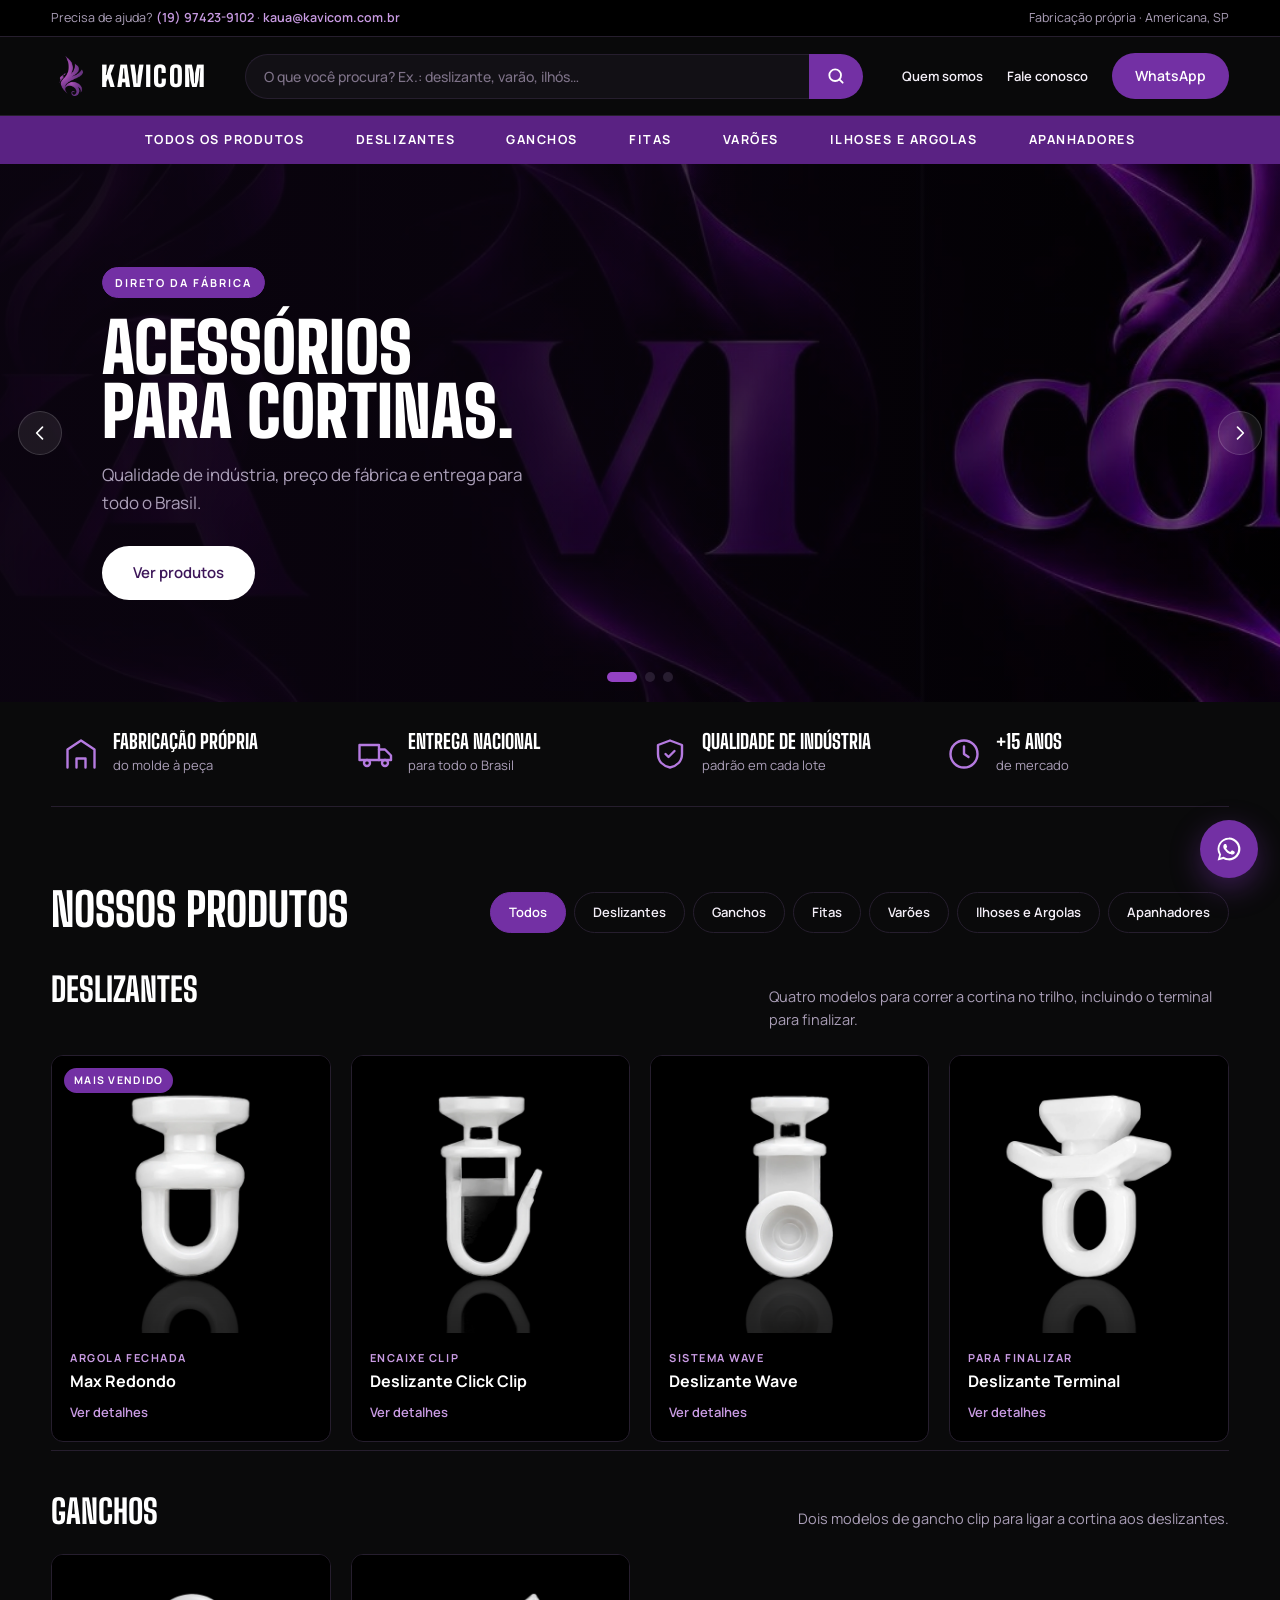
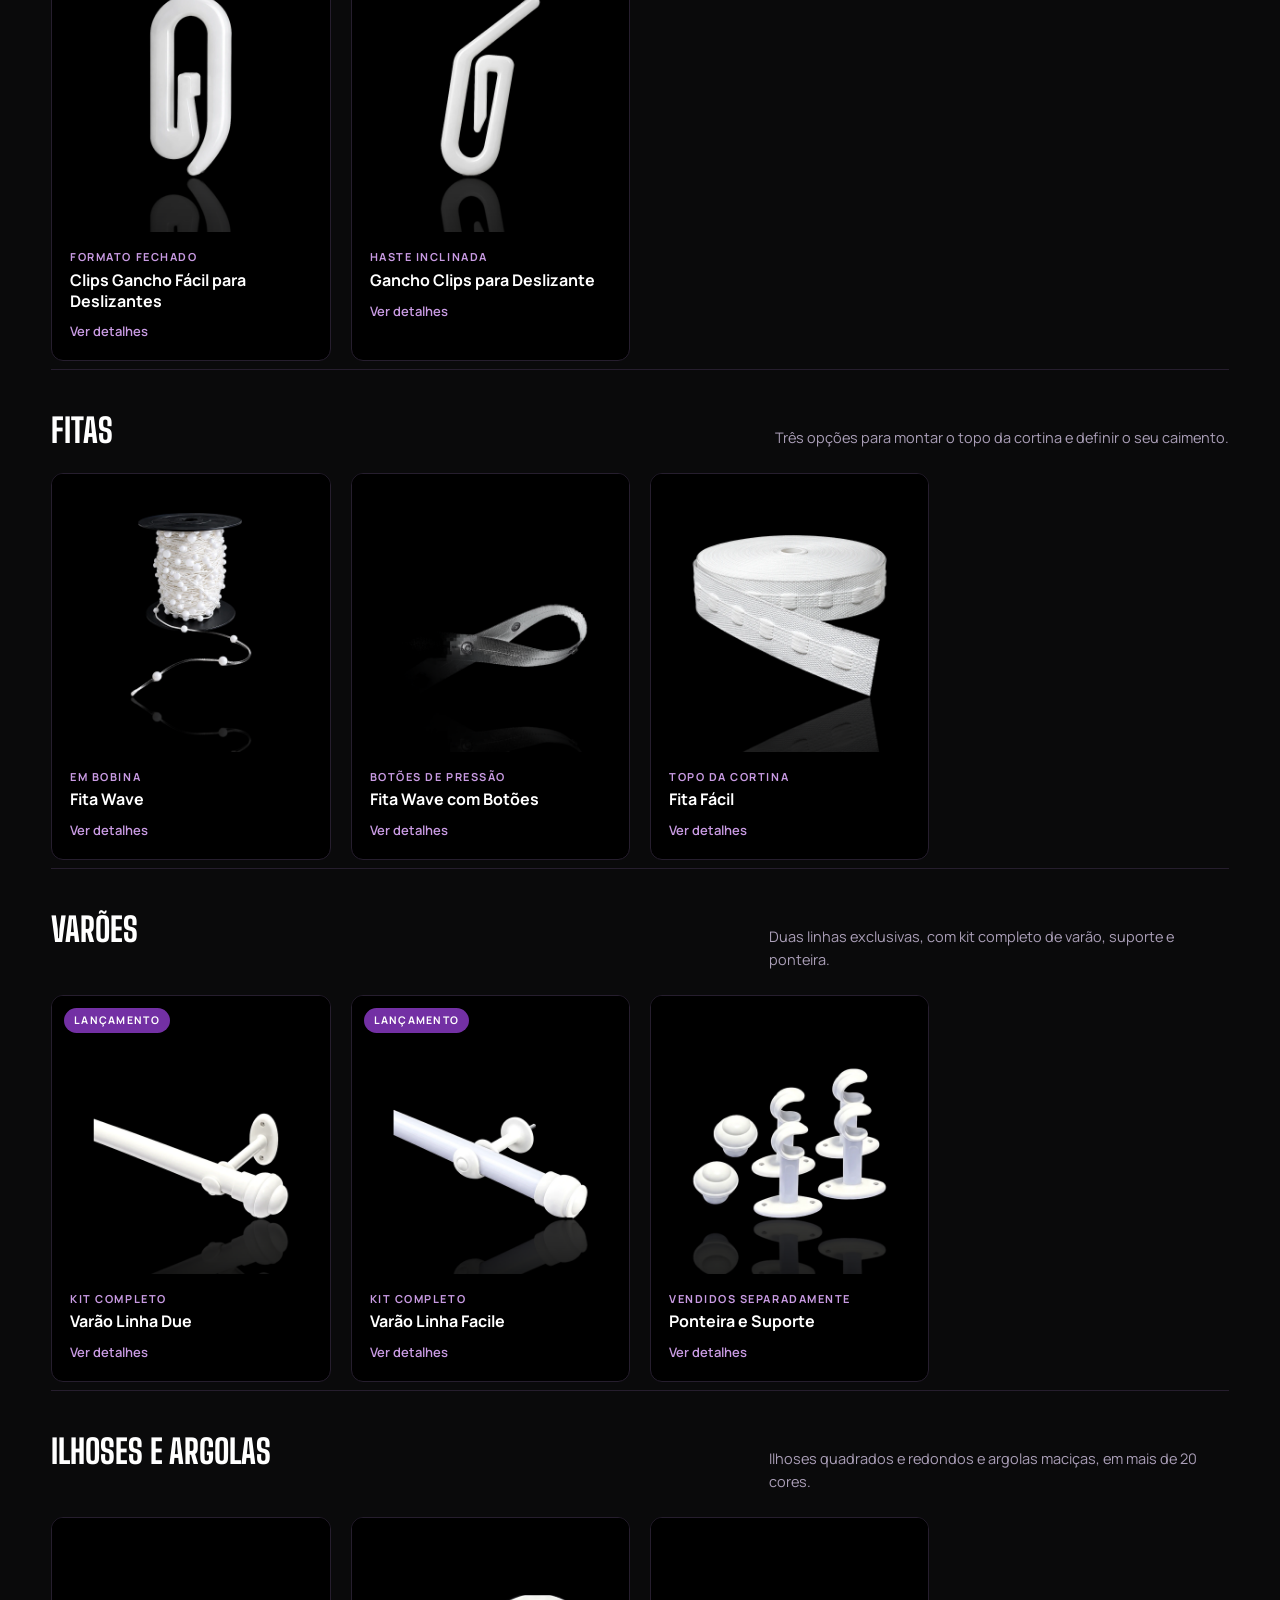
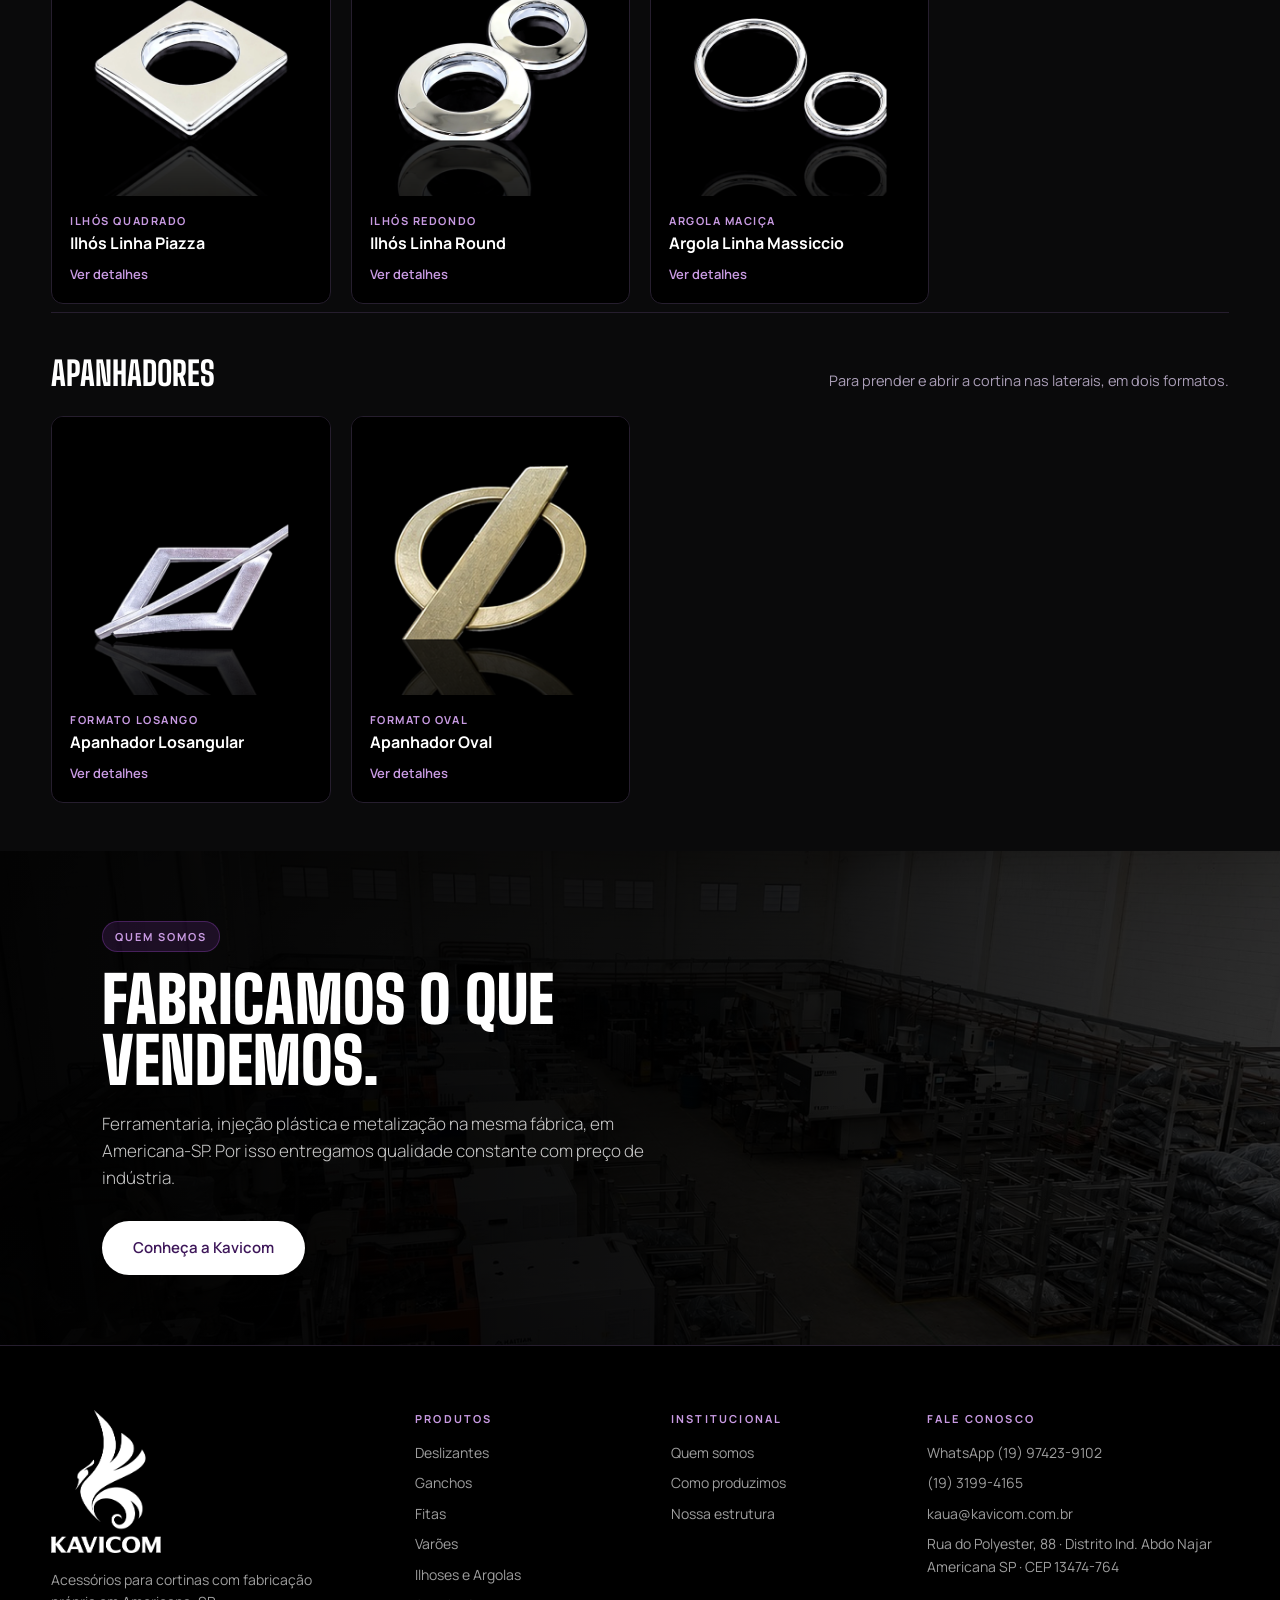
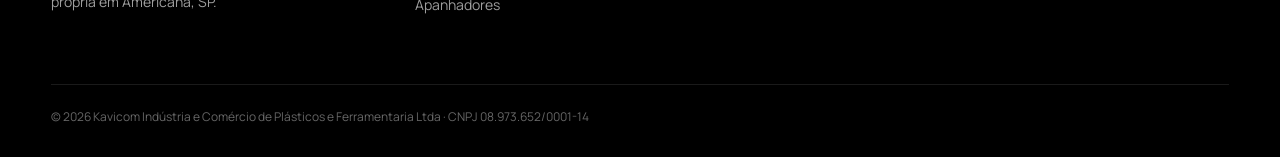
==== commit 5dfa7bc5: "Vitrine mais simples: produtos agrupados por linha e detalhes em janela - cards só com foto, tipo e " ====
--- a/preto.html
+++ b/preto.html
@@ -113,34 +113,10 @@
     </div>
   </section>
 
-  <!-- MOSAICO DE CATEGORIAS -->
-  <section class="mosaic" aria-label="Categorias em destaque">
-    <a href="#produtos" class="tile tile-big" data-cat-link="deslizantes">
-      <img src="assets/img/produtos-preto/max-redondo.webp" alt="" loading="lazy">
-      <span><small>Linha</small>Deslizantes</span>
-    </a>
-    <a href="#produtos" class="tile" data-cat-link="ganchos">
-      <img src="assets/img/produtos-preto/clips-gancho-facil.webp" alt="" loading="lazy">
-      <span><small>Linha</small>Ganchos</span>
-    </a>
-    <a href="#produtos" class="tile" data-cat-link="fitas">
-      <img src="assets/img/produtos-preto/fita-facil.webp" alt="" loading="lazy">
-      <span><small>Linha</small>Fitas</span>
-    </a>
-    <a href="#produtos" class="tile" data-cat-link="varoes">
-      <img src="assets/img/produtos-preto/varao-due.webp" alt="" loading="lazy">
-      <span><small>Linha</small>Varões</span>
-    </a>
-    <a href="#produtos" class="tile" data-cat-link="ilhoses">
-      <img src="assets/img/produtos-preto/ilhos-round.webp" alt="" loading="lazy">
-      <span><small>Linha</small>Ilhoses</span>
-    </a>
-  </section>
-
   <!-- VITRINE -->
   <section class="shop" id="produtos">
     <div class="shop-head">
-      <h2 class="section-title" id="shopTitle">Todos os produtos</h2>
+      <h2 class="section-title">Nossos produtos</h2>
       <div class="filters" id="filters">
         <button data-cat="todos" class="is-active">Todos</button>
         <button data-cat="deslizantes">Deslizantes</button>
@@ -151,22 +127,24 @@
         <button data-cat="apanhadores">Apanhadores</button>
       </div>
     </div>
-    <div class="grid" id="grid"></div>
+    <div id="vitrine"></div>
     <p class="empty" id="empty" hidden>Nenhum produto encontrado. <button id="clearSearch">Ver todos</button></p>
   </section>
 
-  <!-- CATEGORIAS EM CÍRCULO -->
-  <section class="cats">
-    <h2 class="section-title">Navegue por categorias</h2>
-    <div class="cats-row">
-      <a href="#produtos" data-cat-link="deslizantes"><img src="assets/img/produtos-preto/max-redondo.webp" alt="" loading="lazy"><span>Deslizantes</span></a>
-      <a href="#produtos" data-cat-link="ganchos"><img src="assets/img/produtos-preto/clips-gancho-facil.webp" alt="" loading="lazy"><span>Ganchos</span></a>
-      <a href="#produtos" data-cat-link="fitas"><img src="assets/img/produtos-preto/fita-facil.webp" alt="" loading="lazy"><span>Fitas</span></a>
-      <a href="#produtos" data-cat-link="varoes"><img src="assets/img/produtos-preto/varao-due.webp" alt="" loading="lazy"><span>Varões</span></a>
-      <a href="#produtos" data-cat-link="ilhoses"><img src="assets/img/produtos-preto/ilhos-round.webp" alt="" loading="lazy"><span>Ilhoses e Argolas</span></a>
-      <a href="#produtos" data-cat-link="apanhadores"><img src="assets/img/produtos-preto/apanhador-oval.webp" alt="" loading="lazy"><span>Apanhadores</span></a>
-    </div>
-  </section>
+  <!-- DETALHES DO PRODUTO -->
+  <dialog class="detalhe" id="detalhe" aria-label="Detalhes do produto">
+    <button type="button" class="detalhe-fechar" aria-label="Fechar">
+      <svg viewBox="0 0 24 24" aria-hidden="true"><path d="M6 6l12 12M18 6 6 18"/></svg>
+    </button>
+    <div class="detalhe-foto"><img class="detalhe-img" src="" alt=""></div>
+    <div class="detalhe-info">
+      <span class="detalhe-cat"></span>
+      <h3 class="detalhe-nome"></h3>
+      <p class="detalhe-desc"></p>
+      <dl class="detalhe-specs"></dl>
+      <a class="detalhe-cta btn btn-solid btn-lg btn-full" href="#" target="_blank" rel="noopener">Comprar pelo WhatsApp</a>
+    </div>
+  </dialog>
 
   <!-- CHAMADA QUEM SOMOS -->
   <section class="about-cta">
--- a/assets/css/loja.css
+++ b/assets/css/loja.css
@@ -208,37 +208,6 @@
 .perk strong { display: block; font-family: var(--font-head); font-size: 20px; font-weight: 800; text-transform: uppercase; color: var(--roxo-900); line-height: 1.1; }
 .perk span { font-size: 13px; color: var(--cinza); }
 
-/* ─── MOSAICO ─── */
-.mosaic {
-  display: grid; grid-template-columns: 2fr 1fr 1fr; grid-template-rows: repeat(2, clamp(180px, 17vw, 240px));
-  gap: 16px;
-  max-width: var(--max); margin: 56px auto 0;
-  padding: 0 var(--pad-x);
-}
-.tile {
-  position: relative; overflow: hidden;
-  border-radius: 8px;
-  background: var(--roxo-50);
-}
-.tile img {
-  position: absolute; right: 0; bottom: 0;
-  height: 100%; width: auto; max-width: none;
-  mix-blend-mode: multiply;
-  transition: transform .7s var(--ease);
-}
-.tile:hover img { transform: scale(1.06); }
-.tile span {
-  position: absolute; left: 24px; bottom: 22px; z-index: 1;
-  font-family: var(--font-head); font-weight: 900; font-size: clamp(26px, 2.6vw, 38px);
-  text-transform: uppercase; line-height: 1; color: var(--roxo-900);
-}
-.tile small { display: block; margin-bottom: 4px; font-family: var(--font-body); font-size: 11px; font-weight: 700; letter-spacing: .18em; color: var(--roxo-600); }
-.tile-big { grid-row: span 2; background: linear-gradient(150deg, var(--roxo-100), var(--roxo-50)); }
-.tile-big span { font-size: clamp(36px, 4vw, 60px); }
-.tile-wide { grid-column: span 2; }
-.tile:not(.tile-big):not(.tile-wide) img { height: 76%; right: -4%; }
-.tile:not(.tile-big):not(.tile-wide) span { top: 20px; bottom: auto; }
-
 /* ─── VITRINE ─── */
 .shop { max-width: var(--max); margin: 0 auto; padding: 80px var(--pad-x) 40px; }
 .shop-head { display: flex; flex-wrap: wrap; align-items: end; justify-content: space-between; gap: 20px; margin-bottom: 32px; }
@@ -253,36 +222,71 @@
 .filters button:hover { border-color: var(--roxo-300); }
 .filters button.is-active { background: var(--roxo-600); border-color: var(--roxo-600); color: #fff; }
 
-.grid { display: grid; grid-template-columns: repeat(auto-fill, minmax(240px, 1fr)); gap: 22px; }
+.linha { padding: 44px 0 8px; border-top: 1px solid var(--borda); }
+.linha:first-child { border-top: 0; padding-top: 8px; }
+.linha-head { display: flex; flex-wrap: wrap; align-items: baseline; justify-content: space-between; gap: 6px 24px; margin-bottom: 24px; }
+.linha-head h2 { font-family: var(--font-head); font-weight: 800; font-size: clamp(26px, 2.6vw, 34px); text-transform: uppercase; color: var(--roxo-900); line-height: 1; }
+.linha-head p { max-width: 460px; font-size: 14.5px; color: var(--cinza); }
+
+.grid { display: grid; grid-template-columns: repeat(auto-fill, minmax(220px, 1fr)); gap: 20px; }
 .card {
-  display: flex; flex-direction: column;
+  display: flex; flex-direction: column; width: 100%;
+  padding: 0; font: inherit; text-align: left; color: inherit; cursor: pointer;
   background: #fff;
-  border: 1px solid var(--borda); border-radius: 10px;
+  border: 1px solid var(--borda); border-radius: 12px;
   overflow: hidden;
-  transition: box-shadow .35s var(--ease), transform .35s var(--ease), border-color .35s;
+  transition: border-color .3s, transform .3s var(--ease);
   animation: rise .5s var(--ease) both;
 }
-.card:hover { transform: translateY(-4px); border-color: var(--roxo-300); box-shadow: 0 20px 40px rgba(42,15,63,.1); }
-.card-img { position: relative; aspect-ratio: 1; background: #fefefe; overflow: hidden; }
+.card:hover { transform: translateY(-3px); border-color: var(--roxo-300); }
+.card:focus-visible { outline: 2px solid var(--roxo-500); outline-offset: 3px; }
+.card-img { position: relative; display: block; aspect-ratio: 1; background: #fff; overflow: hidden; }
 .card-img img { width: 100%; height: 100%; object-fit: contain; transition: transform .6s var(--ease); }
-.card:hover .card-img img { transform: scale(1.06); }
+.card:hover .card-img img { transform: scale(1.05); }
 .card-seal {
   position: absolute; top: 12px; left: 12px; z-index: 1;
   padding: 4px 10px;
-  font-size: 10.5px; font-weight: 700; letter-spacing: .14em; text-transform: uppercase;
-  color: #fff; background: var(--roxo-600); border-radius: 4px;
-}
-.card-body { display: flex; flex-direction: column; flex: 1; padding: 18px 20px 20px; border-top: 1px solid var(--borda); }
-.card-cat { font-size: 11px; font-weight: 700; letter-spacing: .16em; text-transform: uppercase; color: var(--roxo-500); }
-.card h3 { margin-top: 6px; font-size: 16px; font-weight: 700; line-height: 1.35; color: var(--roxo-900); }
-.card p { margin: 6px 0 18px; font-size: 13.5px; color: var(--cinza); flex: 1; }
-.card-specs { margin: -6px 0 18px; font-size: 12.5px; }
-.card-specs div { padding: 7px 0; border-top: 1px solid var(--borda); }
-.card-specs dt { font-size: 10.5px; font-weight: 700; letter-spacing: .14em; text-transform: uppercase; color: var(--roxo-500); }
-.card-specs dd { color: var(--tinta); line-height: 1.45; }
-.swatches { display: flex; flex-wrap: wrap; gap: 5px; margin: 6px 0 6px; }
+  font-size: 10.5px; font-weight: 700; letter-spacing: .12em; text-transform: uppercase;
+  color: #fff; background: var(--roxo-600); border-radius: 999px;
+}
+.card-body { display: flex; flex-direction: column; gap: 4px; padding: 16px 18px 18px; }
+.card-cat { font-size: 11px; font-weight: 700; letter-spacing: .14em; text-transform: uppercase; color: var(--roxo-500); }
+.card-nome { font-size: 16px; font-weight: 700; line-height: 1.3; color: var(--roxo-900); }
+.card-link { margin-top: 6px; font-size: 13px; font-weight: 600; color: var(--roxo-600); }
+.card:hover .card-link { text-decoration: underline; text-underline-offset: 3px; }
+
+/* ─── DETALHES DO PRODUTO ─── */
+.detalhe {
+  width: min(880px, calc(100% - 32px)); max-height: calc(100% - 32px);
+  margin: auto; padding: 0;
+  border: 0; border-radius: 16px;
+  background: #fff; color: var(--tinta);
+  overflow: auto;
+}
+.detalhe[open] { display: grid; grid-template-columns: 1fr 1fr; animation: rise .35s var(--ease); }
+.detalhe::backdrop { background: rgba(10, 4, 16, .7); backdrop-filter: blur(4px); }
+.detalhe-foto { background: #fff; display: grid; place-items: center; }
+.detalhe-foto img { width: 100%; aspect-ratio: 1; object-fit: contain; }
+.detalhe-info { display: flex; flex-direction: column; padding: 44px 36px 36px; }
+.detalhe-cat { font-size: 11px; font-weight: 700; letter-spacing: .14em; text-transform: uppercase; color: var(--roxo-500); }
+.detalhe-nome { margin-top: 8px; font-family: var(--font-head); font-weight: 800; font-size: 34px; line-height: 1; text-transform: uppercase; color: var(--roxo-900); }
+.detalhe-desc { margin-top: 14px; font-size: 15px; color: var(--cinza); }
+.detalhe-specs { margin: 20px 0 28px; font-size: 13.5px; }
+.detalhe-specs div { padding: 12px 0; border-top: 1px solid var(--borda); }
+.detalhe-specs dt { font-size: 10.5px; font-weight: 700; letter-spacing: .14em; text-transform: uppercase; color: var(--roxo-500); }
+.detalhe-specs dd { margin-top: 4px; }
+.detalhe-cta { margin-top: auto; }
+.detalhe-fechar {
+  position: absolute; top: 14px; right: 14px; z-index: 2;
+  display: grid; place-items: center; width: 40px; height: 40px;
+  border: 0; border-radius: 50%; background: var(--roxo-50); color: var(--roxo-800);
+}
+.detalhe-fechar:hover { background: var(--roxo-100); }
+.detalhe-fechar svg { width: 18px; fill: none; stroke: currentColor; stroke-width: 2; stroke-linecap: round; }
+
+.swatches { display: flex; flex-wrap: wrap; gap: 6px; margin: 8px 0; }
 .sw {
-  width: 15px; height: 15px; border-radius: 50%;
+  width: 18px; height: 18px; border-radius: 50%;
   background: var(--cor);
   box-shadow: inset 0 0 0 1px rgba(0,0,0,.15);
 }
@@ -292,22 +296,6 @@
 .sw-legenda { font-size: 12px; color: var(--cinza); }
 .empty { padding: 40px 0; text-align: center; color: var(--cinza); }
 .empty button { margin-left: 6px; border: 0; background: none; color: var(--roxo-600); font-weight: 700; text-decoration: underline; }
-
-/* ─── CATEGORIAS EM CÍRCULO ─── */
-.cats { max-width: var(--max); margin: 0 auto; padding: 60px var(--pad-x) 90px; text-align: center; }
-.cats-row { display: flex; flex-wrap: wrap; justify-content: center; gap: clamp(24px, 5vw, 72px); margin-top: 40px; }
-.cats-row a { display: flex; flex-direction: column; align-items: center; gap: 14px; }
-.cats-row img {
-  width: clamp(120px, 13vw, 170px); aspect-ratio: 1; object-fit: contain;
-  padding: 14px;
-  background: #fff;
-  border-radius: 50%;
-  border: 2px solid var(--roxo-100);
-  box-shadow: 0 0 0 8px var(--roxo-50);
-  transition: border-color .3s, box-shadow .3s, transform .3s var(--ease);
-}
-.cats-row a:hover img { border-color: var(--roxo-500); box-shadow: 0 0 0 8px var(--roxo-100); transform: translateY(-4px); }
-.cats-row span { font-size: 13px; font-weight: 700; letter-spacing: .1em; text-transform: uppercase; color: var(--roxo-900); }
 
 /* ─── CHAMADA QUEM SOMOS ─── */
 .about-cta {
@@ -396,17 +384,15 @@
   .slide-img-wide { max-height: none; }
   .slide-nav { display: none; }
 
-  .mosaic { grid-template-columns: 1fr 1fr; grid-template-rows: 220px 160px 160px; margin-top: 32px; gap: 10px; }
-  .tile-big { grid-column: span 2; grid-row: auto; }
-  .tile-wide { grid-column: span 2; }
-  .tile span { left: 16px; bottom: 14px; }
-
   .shop { padding-top: 56px; }
   .grid { grid-template-columns: 1fr 1fr; gap: 12px; }
-  .card-body { padding: 14px; }
-  .card h3 { font-size: 14px; }
-  .card p { font-size: 12.5px; }
-  .card .btn { font-size: 12.5px; padding: 10px 8px; }
+  .card-body { padding: 12px 14px 14px; }
+  .card-nome { font-size: 14px; }
+  .linha { padding-top: 32px; }
+  .detalhe[open] { grid-template-columns: 1fr; }
+  .detalhe-foto img { max-height: 42vh; }
+  .detalhe-info { padding: 20px 22px 24px; }
+  .detalhe-nome { font-size: 28px; }
 }
 
 @media (max-width: 480px) {
--- a/assets/css/tema-preto.css
+++ b/assets/css/tema-preto.css
@@ -50,30 +50,31 @@
 .perk svg { stroke: var(--roxo-destaque); }
 .perk strong { color: #fff; }
 
-.tile, .tile-big { background: #000; border: 1px solid var(--linha); }
-.tile img { mix-blend-mode: normal; }
-.tile:hover { border-color: var(--roxo-600); }
-.tile span { color: #fff; }
-.tile small { color: var(--roxo-300); }
 
 .section-title { color: #fff; }
 .filters button { background: transparent; border-color: var(--linha); color: var(--texto); }
 .filters button:hover { border-color: var(--roxo-500); }
 .filters button.is-active { background: var(--roxo-600); border-color: var(--roxo-600); color: #fff; }
 
-.card { background: var(--preto-2); border-color: var(--linha); }
-.card:hover { border-color: var(--roxo-600); box-shadow: none; }
+.linha { border-top-color: var(--linha); }
+.linha-head h2 { color: #fff; }
+.card { background: #000; border-color: var(--linha); }
+.card:hover { border-color: var(--roxo-600); }
 .card-img { background: #000; }
-.card-body { border-top: 1px solid var(--linha); }
 .card-cat { color: var(--roxo-300); }
-.card h3 { color: #fff; }
-.card-specs dt { color: var(--roxo-300); }
-.card-specs dd { color: var(--texto); }
+.card-nome { color: #fff; }
+.card-link { color: var(--roxo-300); }
+
+.detalhe { background: var(--preto-2); color: var(--texto); border: 1px solid var(--linha); }
+.detalhe::backdrop { background: rgba(0, 0, 0, .8); }
+.detalhe-foto { background: #000; }
+.detalhe-cat, .detalhe-specs dt { color: var(--roxo-300); }
+.detalhe-nome { color: #fff; }
+.detalhe-specs div { border-top-color: var(--linha); }
+.detalhe-fechar { background: rgba(255,255,255,.08); color: #fff; }
+.detalhe-fechar:hover { background: var(--roxo-600); }
 .sw { box-shadow: inset 0 0 0 1px rgba(255,255,255,.18); }
 
-.cats-row img { background: #000; border-color: var(--linha); box-shadow: none; }
-.cats-row a:hover img { border-color: var(--roxo-500); box-shadow: none; }
-.cats-row span { color: #fff; }
 
 .about-cta { background: #000; }
 .about-cta::before { background: linear-gradient(90deg, rgba(0,0,0,.95) 0%, rgba(0,0,0,.8) 50%, rgba(0,0,0,.4) 100%); }
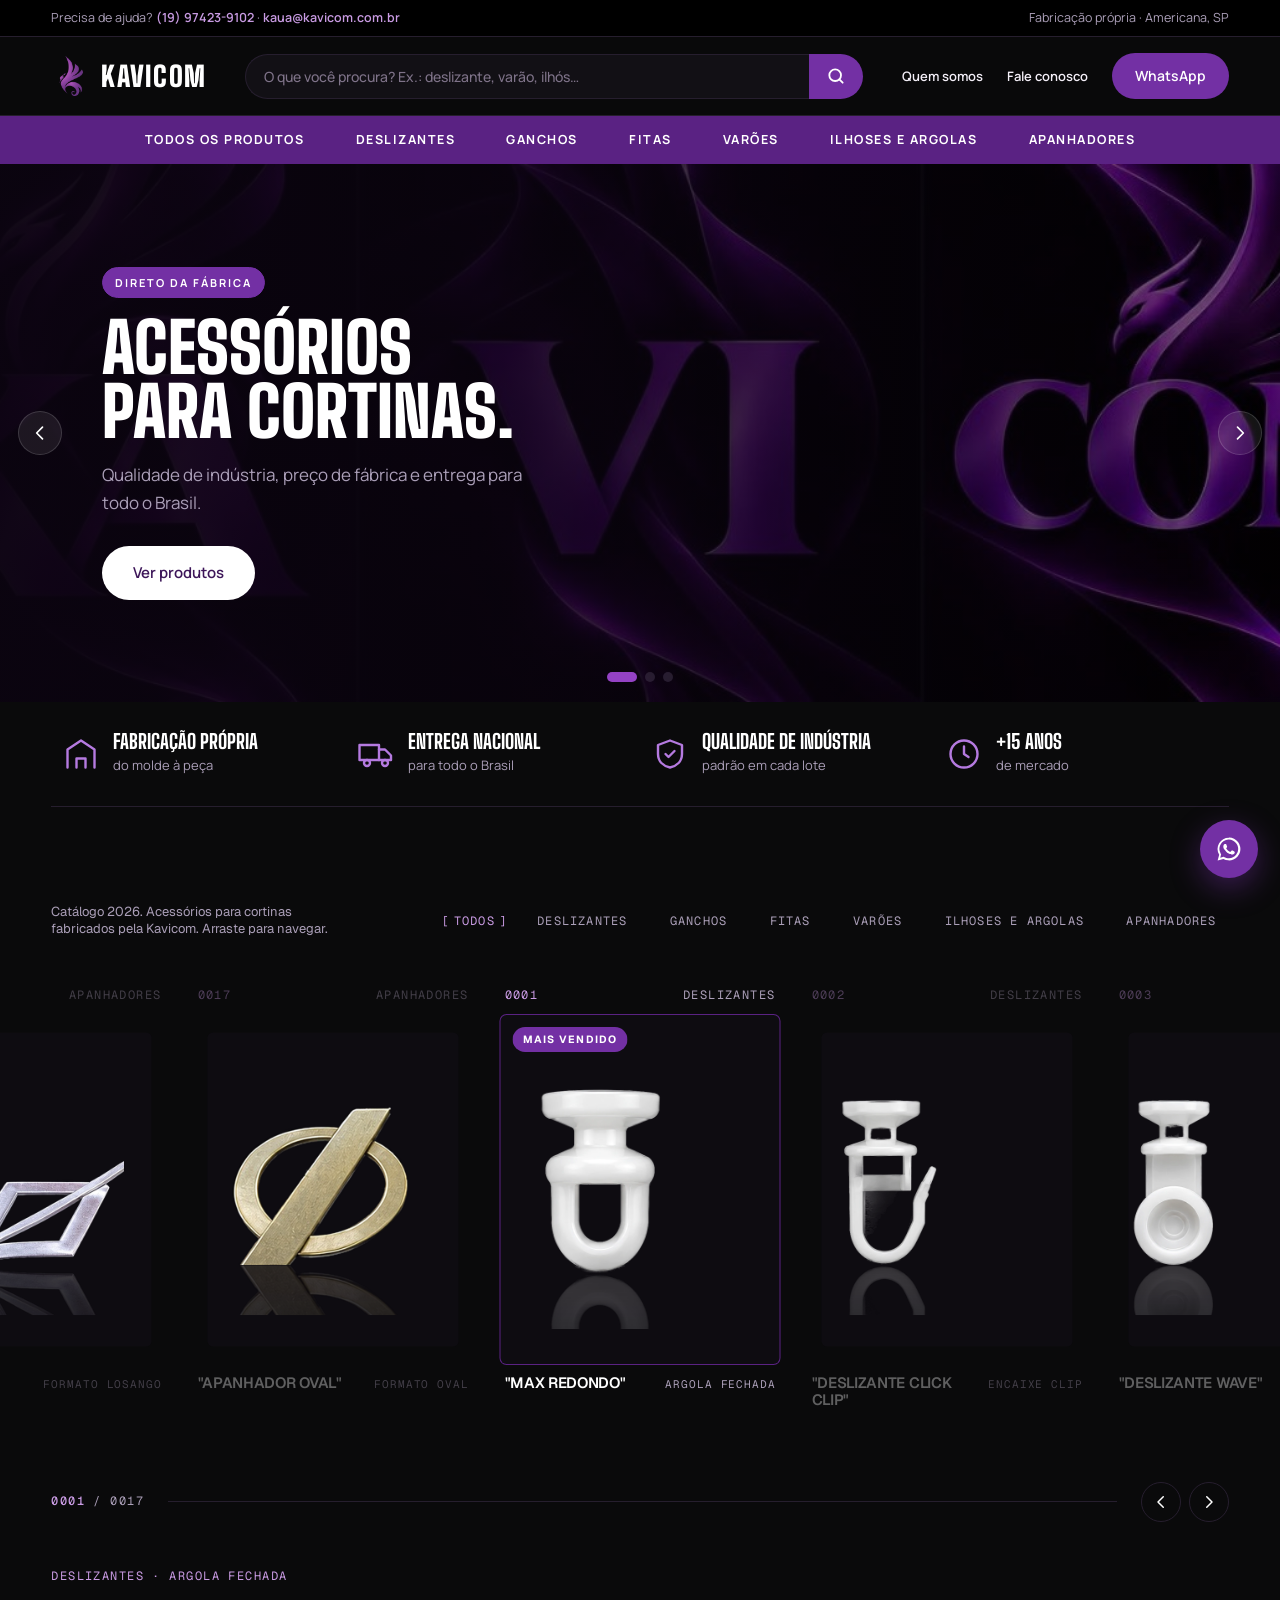
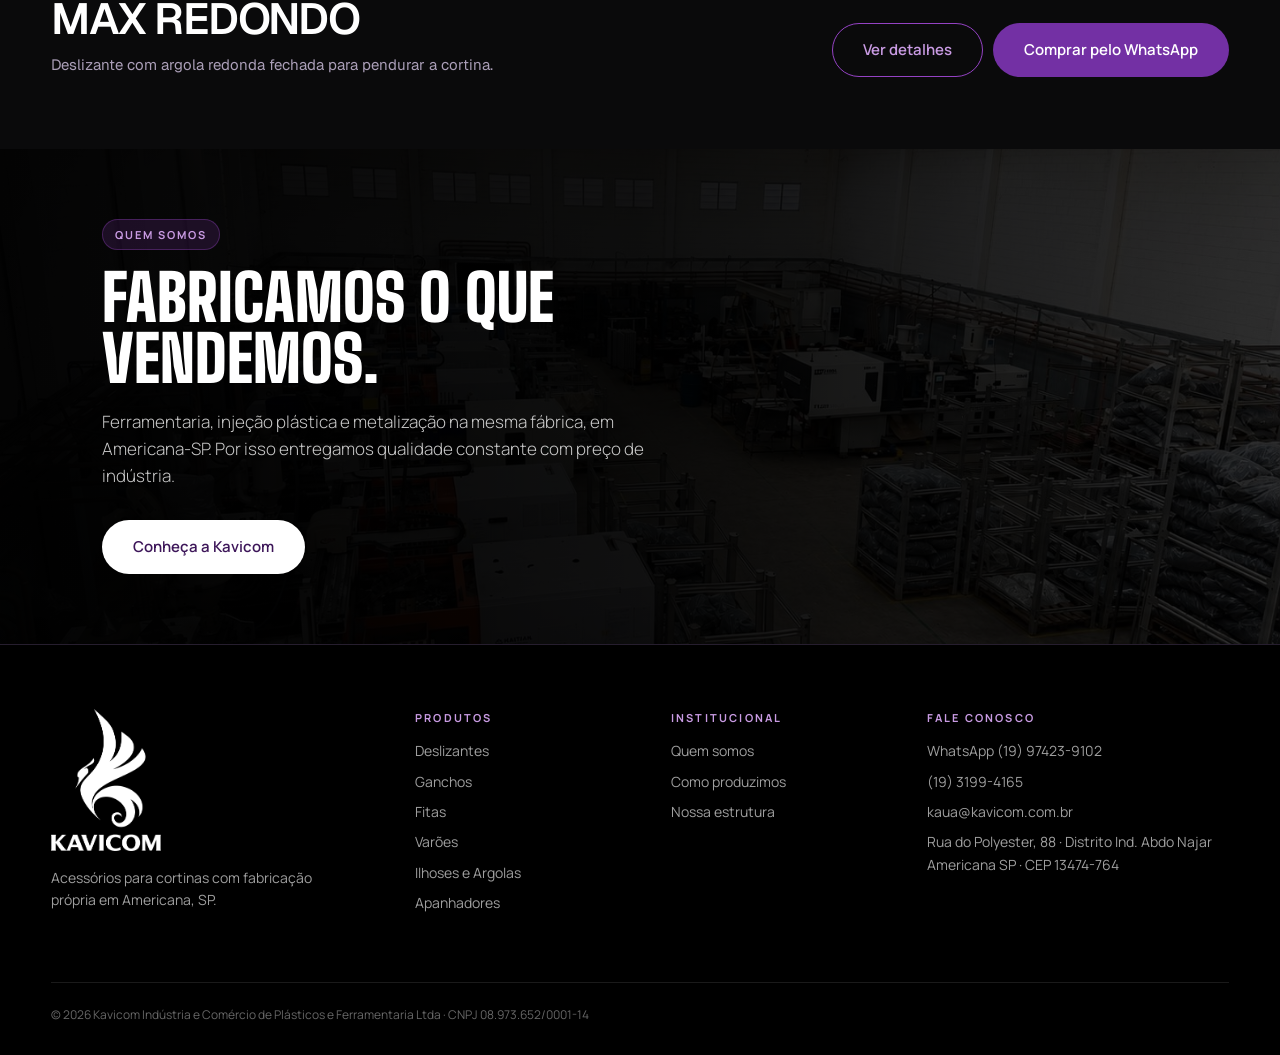
==== commit 4448916b: "Vitrine em carrossel arrastável inspirado no smooothy - carrossel infinito com movimento suave, inér" ====
--- a/preto.html
+++ b/preto.html
@@ -8,7 +8,7 @@
   <link rel="icon" type="image/png" href="assets/img/icone.png">
   <link rel="preconnect" href="https://fonts.googleapis.com">
   <link rel="preconnect" href="https://fonts.gstatic.com" crossorigin>
-  <link href="https://fonts.googleapis.com/css2?family=Big+Shoulders+Display:wght@500;700;800;900&family=Manrope:wght@300;400;500;600;700&display=swap" rel="stylesheet">
+  <link href="https://fonts.googleapis.com/css2?family=Big+Shoulders+Display:wght@500;700;800;900&family=Geist:wght@400;500;600;700&family=Geist+Mono:wght@400;500&family=Manrope:wght@300;400;500;600;700&display=swap" rel="stylesheet">
   <link rel="stylesheet" href="assets/css/loja.css">
   <link rel="stylesheet" href="assets/css/tema-preto.css">
   <meta name="robots" content="noindex">
@@ -115,8 +115,8 @@
 
   <!-- VITRINE -->
   <section class="shop" id="produtos">
-    <div class="shop-head">
-      <h2 class="section-title">Nossos produtos</h2>
+    <div class="shop-top">
+      <p class="shop-intro">Catálogo 2026. Acessórios para cortinas fabricados pela Kavicom. Arraste para navegar.</p>
       <div class="filters" id="filters">
         <button data-cat="todos" class="is-active">Todos</button>
         <button data-cat="deslizantes">Deslizantes</button>
@@ -127,8 +127,32 @@
         <button data-cat="apanhadores">Apanhadores</button>
       </div>
     </div>
-    <div id="vitrine"></div>
+
+    <div class="slider" id="slider" tabindex="0" aria-roledescription="carrossel" aria-label="Produtos">
+      <ul class="slider-track" id="track"></ul>
+    </div>
     <p class="empty" id="empty" hidden>Nenhum produto encontrado. <button id="clearSearch">Ver todos</button></p>
+
+    <div class="slider-bar" id="sliderBar">
+      <span class="slider-count"><b id="countAtual">0001</b> / <span id="countTotal">0017</span></span>
+      <span class="slider-progress"><i id="progress"></i></span>
+      <span class="slider-arrows">
+        <button type="button" id="slidePrev" aria-label="Produto anterior"><svg viewBox="0 0 24 24" aria-hidden="true"><path d="m15 5-7 7 7 7"/></svg></button>
+        <button type="button" id="slideNext" aria-label="Próximo produto"><svg viewBox="0 0 24 24" aria-hidden="true"><path d="m9 5 7 7-7 7"/></svg></button>
+      </span>
+    </div>
+
+    <div class="ativo" id="ativo" aria-live="polite">
+      <div class="ativo-texto">
+        <span class="ativo-cat" id="ativoCat"></span>
+        <h2 class="ativo-nome" id="ativoNome"></h2>
+        <p class="ativo-desc" id="ativoDesc"></p>
+      </div>
+      <div class="ativo-acoes">
+        <button type="button" class="btn btn-outline btn-lg" id="ativoDetalhes">Ver detalhes</button>
+        <a class="btn btn-solid btn-lg" id="ativoComprar" href="#" target="_blank" rel="noopener">Comprar pelo WhatsApp</a>
+      </div>
+    </div>
   </section>
 
   <!-- DETALHES DO PRODUTO -->
--- a/assets/css/loja.css
+++ b/assets/css/loja.css
@@ -208,52 +208,121 @@
 .perk strong { display: block; font-family: var(--font-head); font-size: 20px; font-weight: 800; text-transform: uppercase; color: var(--roxo-900); line-height: 1.1; }
 .perk span { font-size: 13px; color: var(--cinza); }
 
-/* ─── VITRINE ─── */
-.shop { max-width: var(--max); margin: 0 auto; padding: 80px var(--pad-x) 40px; }
-.shop-head { display: flex; flex-wrap: wrap; align-items: end; justify-content: space-between; gap: 20px; margin-bottom: 32px; }
-.filters { display: flex; flex-wrap: wrap; gap: 8px; }
+/* ─── VITRINE (carrossel inspirado no smooothy) ─── */
+.shop {
+  --geist: 'Geist', var(--font-body);
+  --mono: 'Geist Mono', ui-monospace, monospace;
+  --slide-w: clamp(16rem, 24vw, 25rem);
+  padding: 96px 0 72px;
+  font-family: var(--geist);
+  overflow: hidden;
+}
+.shop-top {
+  display: flex; flex-wrap: wrap; align-items: end; justify-content: space-between; gap: 24px;
+  max-width: var(--max); margin: 0 auto 48px; padding: 0 var(--pad-x);
+}
+.shop-intro { max-width: 300px; font-size: 13px; line-height: 1.35; color: var(--cinza); }
+.filters { display: flex; flex-wrap: wrap; gap: 4px 18px; }
 .filters button {
-  padding: 9px 18px;
-  font-size: 13px; font-weight: 600;
-  color: var(--roxo-800); background: #fff;
-  border: 1.5px solid var(--borda); border-radius: 999px;
-  transition: all .2s;
-}
-.filters button:hover { border-color: var(--roxo-300); }
-.filters button.is-active { background: var(--roxo-600); border-color: var(--roxo-600); color: #fff; }
-
-.linha { padding: 44px 0 8px; border-top: 1px solid var(--borda); }
-.linha:first-child { border-top: 0; padding-top: 8px; }
-.linha-head { display: flex; flex-wrap: wrap; align-items: baseline; justify-content: space-between; gap: 6px 24px; margin-bottom: 24px; }
-.linha-head h2 { font-family: var(--font-head); font-weight: 800; font-size: clamp(26px, 2.6vw, 34px); text-transform: uppercase; color: var(--roxo-900); line-height: 1; }
-.linha-head p { max-width: 460px; font-size: 14.5px; color: var(--cinza); }
-
-.grid { display: grid; grid-template-columns: repeat(auto-fill, minmax(220px, 1fr)); gap: 20px; }
-.card {
-  display: flex; flex-direction: column; width: 100%;
-  padding: 0; font: inherit; text-align: left; color: inherit; cursor: pointer;
-  background: #fff;
-  border: 1px solid var(--borda); border-radius: 12px;
+  position: relative;
+  padding: 6px 0;
+  font-family: var(--mono); font-size: 12px; letter-spacing: .1em; text-transform: uppercase;
+  color: var(--cinza); background: none; border: 0;
+  transition: color .2s;
+}
+.filters button::before { content: '['; opacity: 0; margin-right: 4px; transition: opacity .2s; }
+.filters button::after { content: ']'; opacity: 0; margin-left: 4px; transition: opacity .2s; }
+.filters button:hover { color: var(--roxo-900); }
+.filters button.is-active { color: var(--roxo-600); }
+.filters button.is-active::before, .filters button.is-active::after { opacity: 1; }
+
+.slider {
+  position: relative;
+  height: calc(var(--slide-w) * 1.25 + 84px);
+  cursor: grab;
+  touch-action: pan-y;
+  user-select: none;
+  outline: none;
+}
+.slider.is-arrastando { cursor: grabbing; }
+.slider-track { list-style: none; position: absolute; inset: 0; }
+.peca {
+  position: absolute; top: 0; left: 0;
+  width: var(--slide-w);
+  padding: 0 14px;
+  display: flex; flex-direction: column; gap: 10px;
+  will-change: transform;
+}
+.peca-topo, .peca-base {
+  display: flex; justify-content: space-between; align-items: baseline; gap: 12px;
+  padding: 0 4px;
+  opacity: calc(.35 + var(--perto, 0) * .65);
+}
+.peca-topo { font-family: var(--mono); font-size: 12px; letter-spacing: .12em; text-transform: uppercase; color: var(--cinza); }
+.peca-topo span:first-child { color: var(--roxo-600); }
+.peca-midia {
+  position: relative;
+  aspect-ratio: 4 / 5;
   overflow: hidden;
-  transition: border-color .3s, transform .3s var(--ease);
-  animation: rise .5s var(--ease) both;
-}
-.card:hover { transform: translateY(-3px); border-color: var(--roxo-300); }
-.card:focus-visible { outline: 2px solid var(--roxo-500); outline-offset: 3px; }
-.card-img { position: relative; display: block; aspect-ratio: 1; background: #fff; overflow: hidden; }
-.card-img img { width: 100%; height: 100%; object-fit: contain; transition: transform .6s var(--ease); }
-.card:hover .card-img img { transform: scale(1.05); }
+  border-radius: 6px;
+  background: var(--roxo-50);
+  transform: scale(calc(.9 + var(--perto, 0) * .1));
+  transition: border-radius .4s;
+}
+.peca-midia img {
+  position: absolute; inset: -6% -14%;
+  width: 128%; height: 112%;
+  object-fit: contain;
+  /* parallax: a foto anda um pouco menos que o card */
+  transform: translateX(calc(var(--d, 0) * -9%));
+  pointer-events: none;
+}
+.peca-base h3 {
+  font-size: 15px; font-weight: 600; letter-spacing: -.02em; text-transform: uppercase;
+  color: var(--roxo-900); line-height: 1.15;
+}
+.peca-base span { flex-shrink: 0; font-family: var(--mono); font-size: 11px; letter-spacing: .08em; text-transform: uppercase; color: var(--cinza); }
+.peca.is-ativo .peca-midia { box-shadow: 0 0 0 1px var(--roxo-300); }
+
+.slider-bar {
+  display: flex; align-items: center; gap: 24px;
+  max-width: var(--max); margin: 28px auto 0; padding: 0 var(--pad-x);
+  font-family: var(--mono); font-size: 12px; letter-spacing: .12em; color: var(--cinza);
+}
+.slider-count b { font-weight: 500; color: var(--roxo-600); }
+.slider-progress { flex: 1; height: 1px; background: var(--borda); overflow: hidden; }
+.slider-progress i { display: block; height: 100%; background: var(--roxo-600); transform-origin: left; transform: scaleX(0); }
+.slider-arrows { display: flex; gap: 8px; }
+.slider-arrows button {
+  display: grid; place-items: center; width: 40px; height: 40px;
+  border-radius: 50%; border: 1px solid var(--borda); background: none; color: var(--roxo-800);
+  transition: background .2s, color .2s, border-color .2s;
+}
+.slider-arrows button:hover { background: var(--roxo-600); border-color: var(--roxo-600); color: #fff; }
+.slider-arrows svg { width: 18px; fill: none; stroke: currentColor; stroke-width: 2; stroke-linecap: round; stroke-linejoin: round; }
+
+.ativo {
+  display: flex; flex-wrap: wrap; align-items: end; justify-content: space-between; gap: 24px 48px;
+  max-width: var(--max); margin: 40px auto 0; padding: 0 var(--pad-x);
+}
+.ativo-texto { max-width: 620px; }
+.ativo-cat { font-family: var(--mono); font-size: 12px; letter-spacing: .12em; text-transform: uppercase; color: var(--roxo-600); }
+.ativo-nome {
+  margin-top: 10px;
+  font-family: var(--geist); font-weight: 600; font-size: clamp(30px, 3.4vw, 46px);
+  letter-spacing: -.035em; line-height: 1; text-transform: uppercase; color: var(--roxo-900);
+}
+.ativo-desc { margin-top: 12px; font-size: 15px; color: var(--cinza); }
+.ativo-acoes { display: flex; flex-wrap: wrap; gap: 10px; }
+.btn-outline { border-color: var(--roxo-600); color: var(--roxo-700); background: none; }
+.btn-outline:hover { background: var(--roxo-50); }
+
 .card-seal {
   position: absolute; top: 12px; left: 12px; z-index: 1;
   padding: 4px 10px;
   font-size: 10.5px; font-weight: 700; letter-spacing: .12em; text-transform: uppercase;
   color: #fff; background: var(--roxo-600); border-radius: 999px;
 }
-.card-body { display: flex; flex-direction: column; gap: 4px; padding: 16px 18px 18px; }
-.card-cat { font-size: 11px; font-weight: 700; letter-spacing: .14em; text-transform: uppercase; color: var(--roxo-500); }
-.card-nome { font-size: 16px; font-weight: 700; line-height: 1.3; color: var(--roxo-900); }
-.card-link { margin-top: 6px; font-size: 13px; font-weight: 600; color: var(--roxo-600); }
-.card:hover .card-link { text-decoration: underline; text-underline-offset: 3px; }
 
 /* ─── DETALHES DO PRODUTO ─── */
 .detalhe {
@@ -385,10 +454,11 @@
   .slide-nav { display: none; }
 
   .shop { padding-top: 56px; }
-  .grid { grid-template-columns: 1fr 1fr; gap: 12px; }
-  .card-body { padding: 12px 14px 14px; }
-  .card-nome { font-size: 14px; }
-  .linha { padding-top: 32px; }
+  .shop { --slide-w: 72vw; padding-top: 64px; }
+  .shop-top { margin-bottom: 32px; }
+  .slider-arrows { display: none; }
+  .ativo { margin-top: 28px; }
+  .ativo-acoes, .ativo-acoes .btn { width: 100%; }
   .detalhe[open] { grid-template-columns: 1fr; }
   .detalhe-foto img { max-height: 42vh; }
   .detalhe-info { padding: 20px 22px 24px; }
--- a/assets/css/tema-preto.css
+++ b/assets/css/tema-preto.css
@@ -52,18 +52,19 @@
 
 
 .section-title { color: #fff; }
-.filters button { background: transparent; border-color: var(--linha); color: var(--texto); }
-.filters button:hover { border-color: var(--roxo-500); }
-.filters button.is-active { background: var(--roxo-600); border-color: var(--roxo-600); color: #fff; }
 
-.linha { border-top-color: var(--linha); }
-.linha-head h2 { color: #fff; }
-.card { background: #000; border-color: var(--linha); }
-.card:hover { border-color: var(--roxo-600); }
-.card-img { background: #000; }
-.card-cat { color: var(--roxo-300); }
-.card-nome { color: #fff; }
-.card-link { color: var(--roxo-300); }
+.filters button:hover { color: #fff; }
+.filters button.is-active { color: var(--roxo-300); }
+.peca-topo span:first-child { color: var(--roxo-300); }
+.peca-midia { background: #0e0c11; }
+.peca.is-ativo .peca-midia { box-shadow: 0 0 0 1px var(--roxo-700); }
+.peca-base h3 { color: #fff; }
+.slider-count b { color: var(--roxo-300); }
+.slider-progress { background: var(--linha); }
+.slider-progress i { background: var(--roxo-300); }
+.slider-arrows button { border-color: var(--linha); color: #fff; }
+.ativo-cat { color: var(--roxo-300); }
+.ativo-nome { color: #fff; }
 
 .detalhe { background: var(--preto-2); color: var(--texto); border: 1px solid var(--linha); }
 .detalhe::backdrop { background: rgba(0, 0, 0, .8); }
